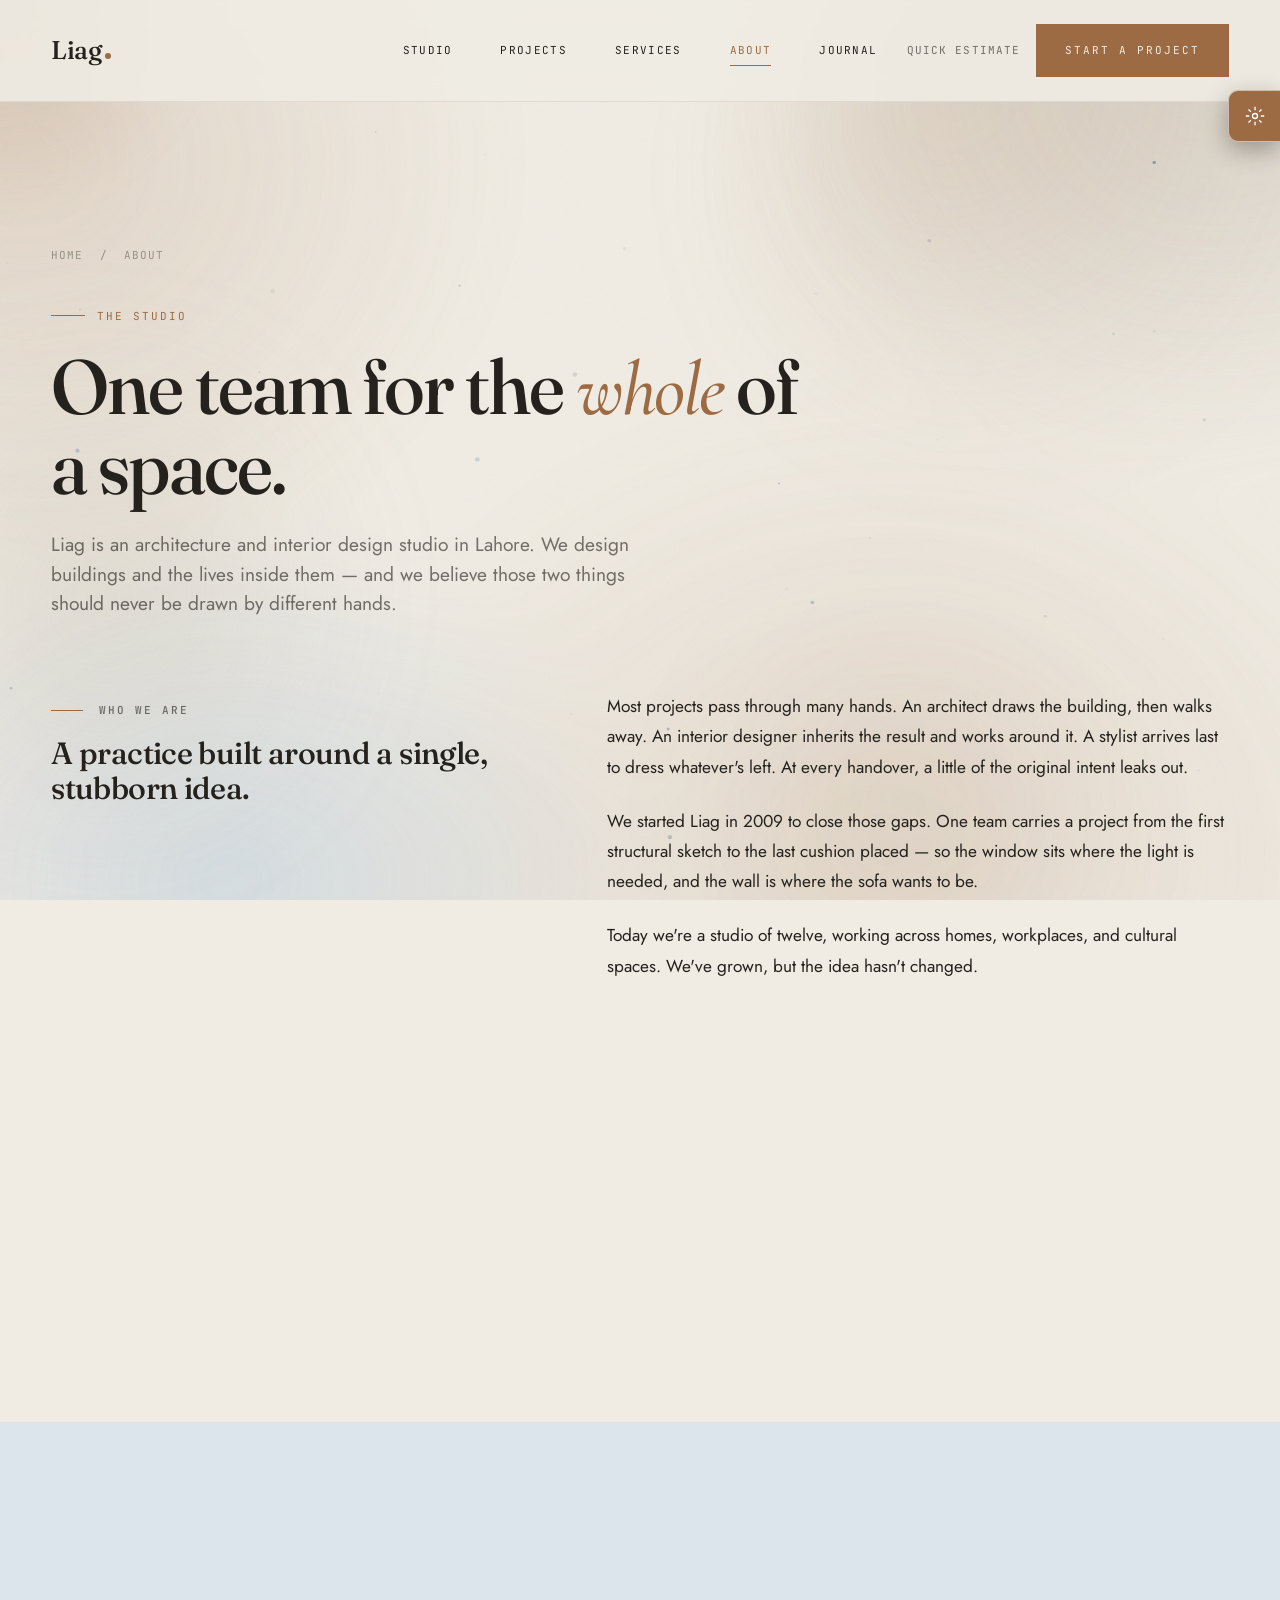
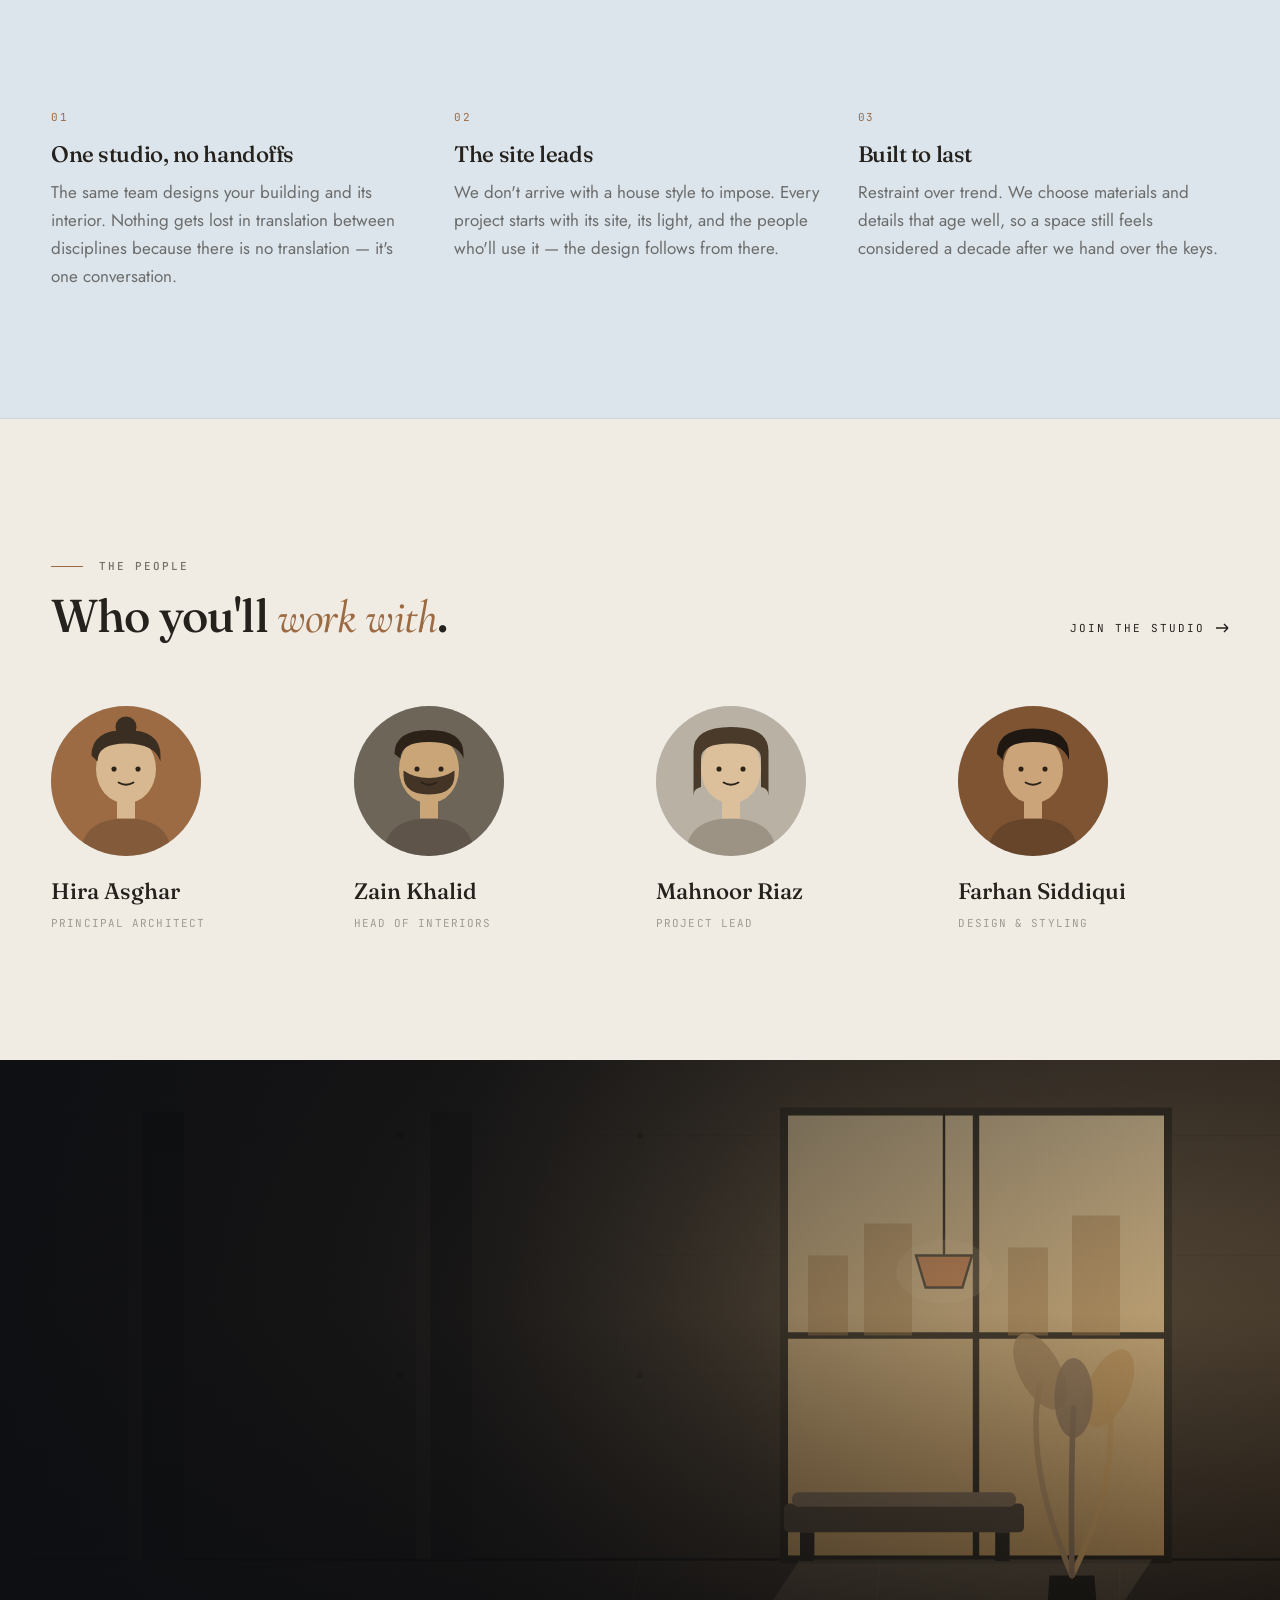
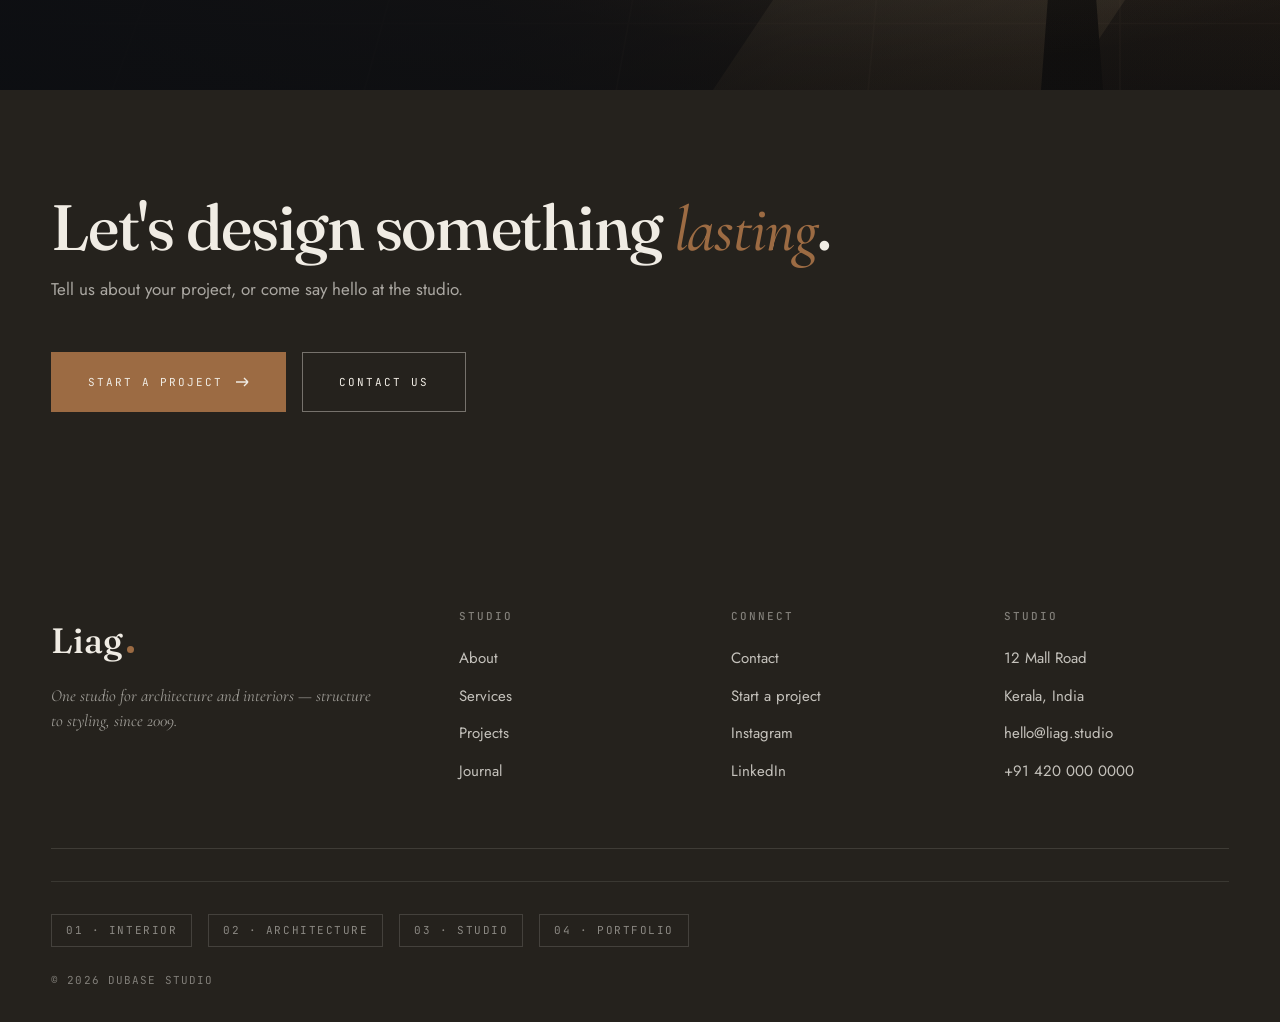
==== about.html @ fe713b0a "Remove HTTrack mirror artifacts and flatten site structure Strip HTTrack 'Mirrored from' comments, d" ====
<!DOCTYPE html>
<html lang="en">


<head>
  <meta charset="UTF-8">
  <meta name="viewport" content="width=device-width, initial-scale=1.0">
  <meta name="theme-color" content="#25221d">
  <meta name="description"
    content="About Dubase Studio — an architecture and interior design practice in Lahore. One team, from structure to styling, since 2009.">
  <title>Liag — About the Studio</title>
  <link rel="preconnect" href="https://fonts.googleapis.com/">
  <link rel="preconnect" href="https://fonts.gstatic.com/" crossorigin>
  <link
    href="https://fonts.googleapis.com/css2?family=Fraunces:ital,opsz,wght@0,9..144,400;0,9..144,500;1,9..144,400&amp;family=Cormorant+Garamond:ital,wght@0,500;1,500&amp;family=Jost:wght@400;500&amp;family=JetBrains+Mono:wght@400;500&amp;display=swap"
    rel="stylesheet">
  <link rel="stylesheet" href="assets/css/root.css">
  <link rel="stylesheet" href="assets/css/base.css">
  <link rel="stylesheet" href="assets/css/components.css">
  <link rel="stylesheet" href="assets/css/pages.css">
  <link rel="stylesheet" href="assets/css/fx.css">
</head>

<body class="v-studio">
  <a class="skip-link" href="#main">Skip to content</a>
  <!-- ===================== AMBIENT BACKGROUND FX ===================== -->
  <div class="fx-bg" aria-hidden="true">
    <span class="fx-aurora"></span>
    <span class="fx-orb fx-orb--1"></span>
    <span class="fx-orb fx-orb--2"></span>
    <span class="fx-orb fx-orb--3"></span>
  </div>
  <canvas class="fx-particles" aria-hidden="true"></canvas>
  <div class="fx-grain" aria-hidden="true"></div>
  <div class="fx-cursor" aria-hidden="true"></div>


  <!-- ===================== NAV ===================== -->
  <header class="nav" data-nav>
    <div class="container nav__inner">
      <a href="index.html" class="nav__brand">Liag<span class="nav__brand-dot" aria-hidden="true"></span></a>
      <nav class="nav__menu" aria-label="Primary">
        <a href="index.html">Studio</a>
        <a href="projects.html">Projects</a>
        <a href="services.html">Services</a>
        <a href="about.html" aria-current="page">About</a>
        <a href="blog.html">Journal</a>
      </nav>
      <div class="nav__actions">
        <button class="nav__estimate" data-open-modal="estimator-modal">Quick estimate</button>
        <button class="btn btn--primary" data-open-modal="inquiry-modal">Start a project</button>
        <button class="nav__toggle" data-nav-toggle aria-label="Open menu" aria-expanded="false">
          <span></span><span></span><span></span>
        </button>
      </div>
    </div>
  </header>

  <div class="nav__drawer" data-nav-drawer>
    <button class="nav__drawer-close" data-nav-close aria-label="Close menu">&times;</button>
    <nav class="nav__drawer-menu" aria-label="Mobile">
      <a href="index.html">Studio</a>
      <a href="projects.html">Projects</a>
      <a href="services.html">Services</a>
      <a href="about.html" aria-current="page">About</a>
      <a href="blog.html">Journal</a>
    </nav>
    <div class="nav__drawer-footer">
      <button class="btn btn--outline btn--block" data-open-modal="estimator-modal"
        style="margin-bottom:var(--s-3);">Quick estimate</button>
      <button class="btn btn--primary btn--block" data-open-modal="inquiry-modal">Start a project</button>
    </div>
  </div>


  <main id="main">

    <!-- ===================== PAGE HEADER ===================== -->
    <section class="pagehead">
      <div class="container">
        <p class="pagehead__crumbs"><a href="index.html">Home</a> &nbsp;/&nbsp; About</p>
        <span class="pagehead__eyebrow">The studio</span>
        <h1 class="pagehead__title">One team for the <em>whole</em> of a space.</h1>
        <p class="pagehead__lead">Liag is an architecture and interior design studio in Lahore. We design buildings
          and the lives inside them — and we believe those two things should never be drawn by different hands.</p>
      </div>
    </section>

    <!-- ===================== INTRO / MANIFESTO ===================== -->
    <section class="container section" style="padding-top:0;">
      <div class="about-intro">
        <aside class="about-intro__aside reveal">
          <span class="eyebrow">Who we are</span>
          <h2>A practice built around a single, stubborn idea.</h2>
        </aside>
        <div class="about-intro__rich reveal">
          <p>Most projects pass through many hands. An architect draws the building, then walks away. An interior
            designer inherits the result and works around it. A stylist arrives last to dress whatever's left. At every
            handover, a little of the original intent leaks out.</p>
          <p>We started Liag in 2009 to close those gaps. One team carries a project from the first structural sketch
            to the last cushion placed — so the window sits where the light is needed, and the wall is where the sofa
            wants to be.</p>
          <p>Today we're a studio of twelve, working across homes, workplaces, and cultural spaces. We've grown, but the
            idea hasn't changed.</p>
        </div>
      </div>

      <!-- animated stats -->
      <div class="about-stats reveal">
        <div class="about-stat">
          <div class="about-stat__num" data-count="16">0</div>
          <div class="about-stat__label">Years practising</div>
        </div>
        <div class="about-stat">
          <div class="about-stat__num" data-count="140" data-count-suffix="+">0</div>
          <div class="about-stat__label">Projects delivered</div>
        </div>
        <div class="about-stat">
          <div class="about-stat__num" data-count="12">0</div>
          <div class="about-stat__label">In the studio</div>
        </div>
        <div class="about-stat">
          <div class="about-stat__num" data-count="9">0</div>
          <div class="about-stat__label">Design awards</div>
        </div>
      </div>
    </section>

    <!-- ===================== VALUES ===================== -->
    <section class="section" style="background:var(--surface-alt);border-bottom:1px solid var(--rule-soft);">
      <div class="container">
        <div class="block-head reveal">
          <span class="eyebrow">What we believe</span>
          <h2 class="block-head__title">Three things we <span class="accent-word">won't compromise</span>.</h2>
        </div>
        <div class="values-grid">
          <div class="value reveal">
            <div class="value__num">01</div>
            <h3 class="value__title">One studio, no handoffs</h3>
            <p class="value__desc">The same team designs your building and its interior. Nothing gets lost in
              translation between disciplines because there is no translation — it's one conversation.</p>
          </div>
          <div class="value reveal">
            <div class="value__num">02</div>
            <h3 class="value__title">The site leads</h3>
            <p class="value__desc">We don't arrive with a house style to impose. Every project starts with its site, its
              light, and the people who'll use it — the design follows from there.</p>
          </div>
          <div class="value reveal">
            <div class="value__num">03</div>
            <h3 class="value__title">Built to last</h3>
            <p class="value__desc">Restraint over trend. We choose materials and details that age well, so a space still
              feels considered a decade after we hand over the keys.</p>
          </div>
        </div>
      </div>
    </section>

    <!-- ===================== TEAM ===================== -->
    <section class="section">
      <div class="container">
        <div class="block-head block-head--row reveal">
          <div>
            <span class="eyebrow">The people</span>
            <h2 class="block-head__title">Who you'll <span class="accent-word">work with</span>.</h2>
          </div>
          <a href="contact.html" class="link-arrow">Join the studio
            <svg width="14" height="10" viewBox="0 0 14 10" fill="none" aria-hidden="true">
              <path d="M1 5h12M13 5L9 1M13 5L9 9" stroke="currentColor" stroke-width="1.4" />
            </svg>
          </a>
        </div>
        <div class="team-grid">
          <div class="member reveal">
            <div class="member__photo"><img src="assets/images/member-1.svg" alt=""></div>
            <div class="member__name">Hira Asghar</div>
            <div class="member__role">Principal Architect</div>
          </div>
          <div class="member reveal">
            <div class="member__photo"><img src="assets/images/member-2.svg" alt=""></div>
            <div class="member__name">Zain Khalid</div>
            <div class="member__role">Head of Interiors</div>
          </div>
          <div class="member reveal">
            <div class="member__photo"><img src="assets/images/member-3.svg" alt=""></div>
            <div class="member__name">Mahnoor Riaz</div>
            <div class="member__role">Project Lead</div>
          </div>
          <div class="member reveal">
            <div class="member__photo"><img src="assets/images/member-4.svg" alt=""></div>
            <div class="member__name">Farhan Siddiqui</div>
            <div class="member__role">Design &amp; Styling</div>
          </div>
        </div>
      </div>
    </section>

    <!-- ===================== SHOWCASE ===================== -->
    <section class="showcase">
      <!-- To use a real photo: replace src below with your image path (recommended 1600px wide). -->
      <img class="showcase__img" data-swappable src="assets/images/arch-dark.svg"
        alt="The studio's work — light, structure, and interior together">
      <div class="showcase__veil"></div>
      <div class="container showcase__inner reveal">
        <span class="showcase__eyebrow">Our promise</span>
        <h2 class="showcase__title">We hand over <em>finished spaces</em>, not loose ends.</h2>
        <p class="showcase__text">From the first line to the final styling, your project stays with one team that knows
          every decision behind it.</p>
        <a href="projects.html" class="btn btn--primary btn--lg showcase__cta">
          See our work
          <svg width="14" height="10" viewBox="0 0 14 10" fill="none" aria-hidden="true">
            <path d="M1 5h12M13 5L9 1M13 5L9 9" stroke="currentColor" stroke-width="1.4" />
          </svg>
        </a>
      </div>
    </section>

    <!-- ===================== CTA BAND ===================== -->
    <section class="cta-band">
      <div class="container cta-band__inner reveal">
        <div>
          <h2 class="cta-band__title">Let's design something <span class="accent-word">lasting</span>.</h2>
          <p class="cta-band__sub">Tell us about your project, or come say hello at the studio.</p>
        </div>
        <div class="cta-band__actions">
          <button type="button" class="btn btn--primary btn--lg" data-open-modal="inquiry-modal">
            Start a project
            <svg width="14" height="10" viewBox="0 0 14 10" fill="none" aria-hidden="true">
              <path d="M1 5h12M13 5L9 1M13 5L9 9" stroke="currentColor" stroke-width="1.4" />
            </svg>
          </button>
          <a href="contact.html" class="btn btn--outline btn--lg"
            style="border-color: rgba(240,236,228,0.4); color: var(--paper);">Contact us</a>
        </div>
      </div>
    </section>

  </main>
  <!-- ===================== FOOTER ===================== -->
  <footer class="footer">
    <div class="container">
      <div class="footer__top">
        <div>
          <div class="footer__brand">Liag<span class="footer__brand-dot" aria-hidden="true"></span></div>
          <p class="footer__tagline">One studio for architecture and interiors — structure to styling, since 2009.</p>
        </div>
        <div>
          <h4 class="footer__col-title">Studio</h4>
          <ul class="footer__list">
            <li><a href="about.html">About</a></li>
            <li><a href="services.html">Services</a></li>
            <li><a href="projects.html">Projects</a></li>
            <li><a href="blog.html">Journal</a></li>
          </ul>
        </div>
        <div>
          <h4 class="footer__col-title">Connect</h4>
          <ul class="footer__list">
            <li><a href="contact.html">Contact</a></li>
            <li><a href="estimate.html">Start a project</a></li>
            <li><a href="#">Instagram</a></li>
            <li><a href="#">LinkedIn</a></li>
          </ul>
        </div>
        <div>
          <h4 class="footer__col-title">Studio</h4>
          <ul class="footer__list">
            <li>12 Mall Road</li>
            <li>Kerala, India</li>
            <li>hello@liag.studio</li>
            <li>+91 420 000 0000</li>
          </ul>
        </div>
      </div>
      <div class="footer__variants">
        <a href="index.html">01 · Interior</a>
        <a href="architecture.html">02 · Architecture</a>
        <a href="studio.html">03 · Studio</a>
        <a href="portfolio.html">04 · Portfolio</a>
      </div>
      <div class="footer__bottom">
        <span>© <span data-year>2026</span> Dubase Studio</span>

      </div>
    </div>
  </footer>


  <!-- ===================== ESTIMATOR POPUP ===================== -->
  <div class="modal" id="estimator-modal" aria-hidden="true">
    <div class="modal__overlay" data-modal-close></div>
    <div class="modal__panel" role="dialog" aria-modal="true" aria-label="Quick project estimate">
      <button class="modal__close" data-modal-close aria-label="Close">&times;</button>
      <div class="estimator" data-estimator>
        <div class="estimator__progress" aria-hidden="true">
          <span class="estimator__pip"></span><span class="estimator__pip"></span>
          <span class="estimator__pip"></span><span class="estimator__pip"></span>
        </div>
        <div data-est-steps>
          <div class="estimator__step is-active">
            <span class="estimator__step-label">Step 01 / 04</span>
            <h3 class="estimator__step-title">What do you <em>need</em>?</h3>
            <div class="opt-grid opt-grid--2">
              <label class="opt"><input type="radio" name="m-type" value="residential" data-est="type" checked><span
                  class="opt__title">Architecture</span><span class="opt__desc">A building, from the ground
                  up.</span></label>
              <label class="opt"><input type="radio" name="m-type" value="commercial" data-est="type"><span
                  class="opt__title">Interiors</span><span class="opt__desc">Design within an existing
                  space.</span></label>
              <label class="opt"><input type="radio" name="m-type" value="newbuild" data-est="type"><span
                  class="opt__title">Both</span><span class="opt__desc">Building + interior, end to end.</span></label>
              <label class="opt"><input type="radio" name="m-type" value="renovation" data-est="type"><span
                  class="opt__title">Renovation</span><span class="opt__desc">Reworking what you already
                  have.</span></label>
            </div>
          </div>
          <div class="estimator__step">
            <span class="estimator__step-label">Step 02 / 04</span>
            <h3 class="estimator__step-title">How <em>large</em> is the space?</h3>
            <div class="range-row">
              <input type="range" min="300" max="15000" step="100" value="2000" data-est="area"
                aria-label="Area in square feet">
              <span class="range-val" data-est-area-label>2000 <span>sq ft</span></span>
            </div>
            <p class="estimator__step-label" style="margin-top: var(--s-6);">Scope of work</p>
            <div class="opt-grid opt-grid--3" style="margin-top: var(--s-3);">
              <label class="opt"><input type="radio" name="m-scope" value="consultation" data-est="scope"><span
                  class="opt__title">Concept</span><span class="opt__price">From 25%</span></label>
              <label class="opt"><input type="radio" name="m-scope" value="partial" data-est="scope"><span
                  class="opt__title">Partial</span><span class="opt__price">From 65%</span></label>
              <label class="opt"><input type="radio" name="m-scope" value="full" data-est="scope" checked><span
                  class="opt__title">Full</span><span class="opt__price">End to end</span></label>
            </div>
          </div>
          <div class="estimator__step">
            <span class="estimator__step-label">Step 03 / 04</span>
            <h3 class="estimator__step-title">What <em>finish</em> level?</h3>
            <div class="opt-grid">
              <label class="opt"><input type="radio" name="m-finish" value="essential" data-est="finish"><span
                  class="opt__title">Considered</span><span class="opt__desc">Clean, durable, value-focused
                  throughout.</span></label>
              <label class="opt"><input type="radio" name="m-finish" value="premium" data-est="finish" checked><span
                  class="opt__title">Premium</span><span class="opt__desc">Elevated materials, custom
                  detailing.</span></label>
              <label class="opt"><input type="radio" name="m-finish" value="luxury" data-est="finish"><span
                  class="opt__title">Signature</span><span class="opt__desc">Bespoke throughout — landmark
                  quality.</span></label>
            </div>
            <div class="estimate-readout">
              <span class="estimate-readout__label">Estimated range</span>
              <span class="estimate-readout__value" data-est-readout>—</span>
            </div>
          </div>
          <div class="estimator__step">
            <span class="estimator__step-label">Step 04 / 04</span>
            <h3 class="estimator__step-title">Where do we <em>send</em> it?</h3>
            <div class="stack">
              <div class="field">
                <label class="field__label" for="sm-name">Name <span class="req">*</span></label>
                <input class="field__input" id="sm-name" type="text" required data-est="name" placeholder="Your name">
                <span class="field-error">Please enter your name</span>
              </div>
              <div class="field">
                <label class="field__label" for="sm-email">Email <span class="req">*</span></label>
                <input class="field__input" id="sm-email" type="email" required data-est="email"
                  placeholder="you@example.com">
                <span class="field-error">Please enter a valid email</span>
              </div>
            </div>
            <div class="estimate-readout">
              <span class="estimate-readout__label">Your estimate</span>
              <span class="estimate-readout__value" data-est-readout>—</span>
            </div>
          </div>
        </div>
        <div class="estimator__nav">
          <button class="btn btn--ghost" data-est-prev>Back</button>
          <button class="btn btn--primary" data-est-next>Continue</button>
        </div>
        <div class="estimator__success">
          <div class="estimator__success-icon" aria-hidden="true">
            <svg width="28" height="28" viewBox="0 0 24 24" fill="none" stroke="currentColor" stroke-width="2.5">
              <polyline points="20 6 9 17 4 12" />
            </svg>
          </div>
          <h3 class="estimator__step-title" style="margin-bottom: var(--s-3);">Request <em>received.</em></h3>
          <p class="lead" style="margin-bottom: var(--s-5);">Your estimated range is <strong data-est-final>—</strong>.
            We'll be in touch within one working day to talk through the details.</p>
          <a href="projects.html" class="btn btn--dark">Meanwhile, see our work</a>
        </div>
      </div>
    </div>
  </div>

  <script src="assets/js/main.js"></script>

  <!-- ===================== PROJECT INQUIRY POPUP ===================== -->
  <div class="modal" id="inquiry-modal" aria-hidden="true">
    <div class="modal__overlay" data-modal-close></div>
    <div class="modal__panel" role="dialog" aria-modal="true" aria-label="Start a project">
      <button class="modal__close" data-modal-close aria-label="Close">&times;</button>
      <div class="estimator" data-inquiry>
        <div class="estimator__progress" aria-hidden="true">
          <span class="estimator__pip"></span><span class="estimator__pip"></span>
          <span class="estimator__pip"></span><span class="estimator__pip"></span>
        </div>
        <div data-inq-steps>
          <div class="estimator__step is-active">
            <span class="estimator__step-label">Step 01 / 04</span>
            <h3 class="estimator__step-title">What can we <em>help</em> with?</h3>
            <div class="opt-grid opt-grid--2">
              <label class="opt"><input type="radio" name="i-type" value="architecture" data-inq="type" checked><span
                  class="opt__title">Architecture</span><span class="opt__desc">A new building or
                  extension.</span></label>
              <label class="opt"><input type="radio" name="i-type" value="interior" data-inq="type"><span
                  class="opt__title">Interior design</span><span class="opt__desc">Designing an existing
                  space.</span></label>
              <label class="opt"><input type="radio" name="i-type" value="both" data-inq="type"><span
                  class="opt__title">Both</span><span class="opt__desc">Structure and interior together.</span></label>
              <label class="opt"><input type="radio" name="i-type" value="consult" data-inq="type"><span
                  class="opt__title">Consultation</span><span class="opt__desc">Advice or a second
                  opinion.</span></label>
            </div>
          </div>
          <div class="estimator__step">
            <span class="estimator__step-label">Step 02 / 04</span>
            <h3 class="estimator__step-title">Rough <em>budget</em>?</h3>
            <div class="opt-grid opt-grid--2">
              <label class="opt"><input type="radio" name="i-budget" value="lt50" data-inq="budget" checked><span
                  class="opt__title">Under $50k</span></label>
              <label class="opt"><input type="radio" name="i-budget" value="50-150" data-inq="budget"><span
                  class="opt__title">$50k – $150k</span></label>
              <label class="opt"><input type="radio" name="i-budget" value="150-500" data-inq="budget"><span
                  class="opt__title">$150k – $500k</span></label>
              <label class="opt"><input type="radio" name="i-budget" value="gt500" data-inq="budget"><span
                  class="opt__title">$500k+</span></label>
            </div>
            <p class="estimator__step-label" style="margin-top:var(--s-6);">Timeline</p>
            <div class="opt-grid opt-grid--3" style="margin-top:var(--s-3);">
              <label class="opt"><input type="radio" name="i-time" value="asap" data-inq="timeline" checked><span
                  class="opt__title">ASAP</span></label>
              <label class="opt"><input type="radio" name="i-time" value="3-6m" data-inq="timeline"><span
                  class="opt__title">3–6 months</span></label>
              <label class="opt"><input type="radio" name="i-time" value="exploring" data-inq="timeline"><span
                  class="opt__title">Exploring</span></label>
            </div>
          </div>
          <div class="estimator__step">
            <span class="estimator__step-label">Step 03 / 04</span>
            <h3 class="estimator__step-title">Tell us <em>more</em>.</h3>
            <div class="field">
              <label class="field__label" for="i-msg">Project details</label>
              <textarea class="field__input" id="i-msg" rows="5" data-inq="message"
                placeholder="Location, size, what you have in mind..."></textarea>
            </div>
          </div>
          <div class="estimator__step">
            <span class="estimator__step-label">Step 04 / 04</span>
            <h3 class="estimator__step-title">Where do we <em>reach</em> you?</h3>
            <div class="stack">
              <div class="field">
                <label class="field__label" for="i-name">Name <span class="req">*</span></label>
                <input class="field__input" id="i-name" type="text" required data-inq="name" placeholder="Your name">
                <span class="field-error">Please enter your name</span>
              </div>
              <div class="field">
                <label class="field__label" for="i-email">Email <span class="req">*</span></label>
                <input class="field__input" id="i-email" type="email" required data-inq="email"
                  placeholder="you@example.com">
                <span class="field-error">Please enter a valid email</span>
              </div>
            </div>
            <div class="estimate-readout">
              <span class="estimate-readout__label">Your request</span>
              <span class="estimate-readout__value" data-inq-summary
                style="font-size:0.9rem;display:flex;gap:10px;flex-wrap:wrap;"></span>
            </div>
          </div>
        </div>
        <div class="estimator__nav">
          <button class="btn btn--ghost" data-inq-prev>Back</button>
          <button class="btn btn--primary" data-inq-next>Continue</button>
        </div>
        <div class="estimator__success">
          <div class="estimator__success-icon" aria-hidden="true">
            <svg width="28" height="28" viewBox="0 0 24 24" fill="none" stroke="currentColor" stroke-width="2.5">
              <polyline points="20 6 9 17 4 12" />
            </svg>
          </div>
          <h3 class="estimator__step-title" style="margin-bottom:var(--s-3);">Request <em>sent.</em></h3>
          <p class="lead" style="margin-bottom:var(--s-5);">Thanks — we've got your project details and will be in touch
            within one working day.</p>
          <button class="btn btn--dark" data-modal-close>Close</button>
        </div>
      </div>
    </div>
  </div>

  <!-- ===================== CUSTOMIZER PANEL (demo) ===================== -->
  <aside class="customizer" data-customizer aria-label="Theme customizer">
    <button class="customizer__toggle" data-cz-toggle aria-label="Customize theme">
      <svg width="20" height="20" viewBox="0 0 24 24" fill="none" stroke="currentColor" stroke-width="1.6">
        <circle cx="12" cy="12" r="3" />
        <path d="M12 1v4M12 19v4M4.2 4.2l2.8 2.8M17 17l2.8 2.8M1 12h4M19 12h4M4.2 19.8l2.8-2.8M17 7l2.8-2.8" />
      </svg>
    </button>
    <div class="customizer__body" data-cz-body>
      <p class="customizer__title">Accent colour</p>
      <div class="customizer__row">
        <div class="customizer__swatches">
          <button class="cz-swatch" data-cz-accent="#2f6fb0" data-cz-accent-deep="#245a93" style="background:#2f6fb0"
            aria-label="Azure"></button>
          <button class="cz-swatch" data-cz-accent="#b5622f" data-cz-accent-deep="#944c22" style="background:#b5622f"
            aria-label="Clay"></button>
          <button class="cz-swatch" data-cz-accent="#9c6b43" data-cz-accent-deep="#7e5433" style="background:#9c6b43"
            aria-label="Bronze"></button>
          <button class="cz-swatch" data-cz-accent="#5e7c5a" data-cz-accent-deep="#4a6347" style="background:#5e7c5a"
            aria-label="Sage"></button>
          <button class="cz-swatch" data-cz-accent="#8a5a7a" data-cz-accent-deep="#6f4762" style="background:#8a5a7a"
            aria-label="Plum"></button>
          <button class="cz-swatch" data-cz-accent="#3f3f46" data-cz-accent-deep="#2c2c31" style="background:#3f3f46"
            aria-label="Graphite"></button>
        </div>
      </div>
      <p class="customizer__title">Appearance</p>
      <div class="customizer__row">
        <button class="customizer__dark" data-cz-dark>
          <span data-cz-dark-label>Dark mode</span>
          <svg width="16" height="16" viewBox="0 0 24 24" fill="none" stroke="currentColor" stroke-width="1.6">
            <path d="M21 12.8A9 9 0 1111.2 3 7 7 0 0021 12.8z" />
          </svg>
        </button>
      </div>
      <p class="customizer__title">Header</p>
      <div class="customizer__row">
        <button class="customizer__dark" data-cz-sticky>
          <span data-cz-sticky-label>Sticky header</span>
          <svg width="16" height="16" viewBox="0 0 24 24" fill="none" stroke="currentColor" stroke-width="1.6">
            <path d="M4 6h16M4 12h16M4 18h10" />
          </svg>
        </button>
      </div>
      <p class="customizer__title">Demo images</p>
      <div class="customizer__row">
        <button class="customizer__dark" data-imgswap-toggle>
          <span data-imgswap-label>Try your images</span>
          <svg width="16" height="16" viewBox="0 0 24 24" fill="none" stroke="currentColor" stroke-width="1.6">
            <path d="M21 15v4a2 2 0 01-2 2H5a2 2 0 01-2-2v-4" />
            <polyline points="17 8 12 3 7 8" />
            <line x1="12" y1="3" x2="12" y2="15" />
          </svg>
        </button>
      </div>
      <p class="customizer__note">Live demo — shows how easily the theme recolours. Set defaults in root.css.</p>
    </div>
  </aside>


</body>


</html>
---- assets/css/root.css ----
/* ============================================================
   LIAG — Design Tokens (root.css)
   Single source of truth for the whole template.
   Change a value here and it propagates everywhere.
   ============================================================ */

:root {
  /* ---- Core palette: Cool Gray + Azure ---- */
  --ink: #1b1f27;
  /* near-black, cool */
  --ink-soft: #2a3038;
  /* soft dark for gradients */
  --stone: #586577;
  /* mid cool gray (slate) */
  --ash: #b2c2d1;
  /* cool blue-gray (mist) */
  --linen: #dde5ec;
  /* pale cool (cloud) */
  --paper: #eef2f6;
  /* main background */
  --paper-warm: #f6f8fb;
  /* lifted surface */
  --ochre: #2f6fb0;
  /* primary accent — confident azure */
  --ochre-deep: #245a93;
  /* accent hover/pressed */
  --white: #ffffff;

  /* ---- Semantic text colors ---- */
  --text: var(--ink);
  --text-muted: rgba(27, 31, 39, 0.64);
  --text-faint: rgba(27, 31, 39, 0.40);
  --text-invert: var(--paper);

  /* ---- Lines & surfaces ---- */
  --rule: rgba(27, 31, 39, 0.14);
  --rule-soft: rgba(27, 31, 39, 0.08);
  --surface: var(--paper-warm);
  --surface-alt: var(--linen);

  /* ---- Typography ---- */
  --font-display: 'Fraunces', Georgia, serif;
  /* headings */
  --font-accent: 'Cormorant Garamond', Georgia, serif;
  /* italic accents */
  --font-body: 'Jost', system-ui, sans-serif;
  /* body, UI */
  --font-mono: 'JetBrains Mono', ui-monospace, monospace;
  /* labels, meta */

  /* ---- Type scale (fluid) ---- */
  --fs-display: clamp(3rem, 7vw, 6.5rem);
  --fs-h1: clamp(2.4rem, 5vw, 4.2rem);
  --fs-h2: clamp(1.9rem, 3.6vw, 3rem);
  --fs-h3: clamp(1.4rem, 2.4vw, 2rem);
  --fs-h4: clamp(1.15rem, 1.8vw, 1.4rem);
  --fs-body: 1.0625rem;
  /* 17px */
  --fs-small: 0.9375rem;
  /* 15px */
  --fs-label: 0.6875rem;
  /* 11px — mono labels */

  --lh-tight: 1.05;
  --lh-snug: 1.25;
  --lh-body: 1.7;

  --ls-label: 0.18em;
  /* letter-spacing for mono labels */
  --ls-tight: -0.02em;

  /* ---- Spacing scale ---- */
  --s-1: 4px;
  --s-2: 8px;
  --s-3: 12px;
  --s-4: 16px;
  --s-5: 24px;
  --s-6: 32px;
  --s-7: 48px;
  --s-8: 64px;
  --s-9: 96px;
  --s-10: 128px;
  --s-11: 160px;

  /* ---- Layout ---- */
  --container: 1320px;
  --container-narrow: 920px;
  --container-wide: 1560px;
  --gutter: clamp(20px, 4vw, 56px);
  --section-y: clamp(64px, 10vw, 144px);

  /* ---- Motion ---- */
  --ease: cubic-bezier(0.4, 0, 0.2, 1);
  --ease-out: cubic-bezier(0.16, 1, 0.3, 1);
  --ease-in-out: cubic-bezier(0.65, 0, 0.35, 1);
  --dur-fast: 0.25s;
  --dur: 0.4s;
  --dur-slow: 0.8s;

  /* ---- Elevation ---- */
  --shadow-sm: 0 2px 8px rgba(38, 37, 31, 0.06);
  --shadow-md: 0 12px 32px -8px rgba(38, 37, 31, 0.12);
  --shadow-lg: 0 28px 64px -20px rgba(38, 37, 31, 0.20);

  --radius-sm: 2px;
  --radius: 4px;
  --radius-lg: 8px;

  --z-nav: 100;
  --z-overlay: 200;
  --z-modal: 300;
}

/* ============================================================
   PER-VARIANT MOOD SHIFTS
   Each home variant adds a body class to shift temperature
   while keeping the same design family. "User ki duniya
   badal jaaye" — without breaking consistency.
   ============================================================ */

/* 01 — Interior Design Studio: soft, calm, residential */
body.v-interior {
  --paper: #eef2f6;
  --paper-warm: #f6f8fb;
  --accent: var(--ochre);
  --accent-deep: var(--ochre-deep);
}

/* 02 — Architecture Firm: warm timber + clay, grounded, structural */
body.v-architecture {
  --ink: #2c2218;
  /* bark */
  --ink-soft: #3d3024;
  --stone: #6b5640;
  /* walnut */
  --ash: #c2a981;
  /* oak-sand */
  --linen: #d8c4a8;
  /* sand */
  --paper: #f3ece1;
  /* warm paper */
  --paper-warm: #f8f3ea;
  --text: #2c2218;
  --text-muted: rgba(44, 34, 24, 0.62);
  --text-faint: rgba(44, 34, 24, 0.40);
  --rule: rgba(44, 34, 24, 0.16);
  --rule-soft: rgba(44, 34, 24, 0.08);
  --accent: #b5622f;
  /* clay */
  --accent-deep: #944c22;
}

/* 03 — Combined Studio (Interior + Architecture): warm greige, balanced */
body.v-studio {
  --ink: #25221d;
  /* warm charcoal */
  --ink-soft: #34302a;
  --stone: #6e6559;
  /* greige */
  --ash: #b9b1a3;
  /* light greige */
  --linen: #ddd6c9;
  /* warm pale */
  --paper: #f0ece4;
  /* greige paper */
  --paper-warm: #f6f3ec;
  --text: #25221d;
  --text-muted: rgba(37, 34, 29, 0.62);
  --text-faint: rgba(37, 34, 29, 0.40);
  --rule: rgba(37, 34, 29, 0.15);
  --rule-soft: rgba(37, 34, 29, 0.08);
  --accent: #9c6b43;
  /* bronze — bridges clay & neutral */
  --accent-deep: #7e5433;
}

/* 04 — Design-Build / Renovation: approachable, brighter */
body.v-build {
  --paper: #edf2f7;
  --paper-warm: #f6f9fc;
  --accent: #3a7cc0;
  --accent-deep: #2c6299;
}

/* Default accent (if no variant class) */
:root {
  --accent: var(--ochre);
  --accent-deep: var(--ochre-deep);
}

/* ============================================================
   DARK MODE — body.theme-dark
   Flips the neutral ramp to dark; accent stays per-variant.
   Works across all variants because everything uses these tokens.
   ============================================================ */
body.theme-dark {
  --ink: #f3eee6;
  /* text becomes light */
  --ink-soft: #e6ddcf;
  --stone: #9aa0a8;
  --ash: #4a4f57;
  --linen: #2a2e35;
  --paper: #16181c;
  /* page bg becomes near-black */
  --paper-warm: #1d2025;
  --white: #16181c;
  --text: #f3eee6;
  --text-muted: rgba(243, 238, 230, 0.66);
  --text-faint: rgba(243, 238, 230, 0.42);
  --text-invert: #16181c;
  --rule: rgba(243, 238, 230, 0.16);
  --rule-soft: rgba(243, 238, 230, 0.08);
  --surface: #1d2025;
  --surface-alt: #23272d;
}

/* Sections that were already dark (showcase, cta, timeline) use --ink as bg.
   In dark mode --ink is light, so give those a dedicated stable dark token. */
body.theme-dark .showcase,
body.theme-dark .cta-band,
body.theme-dark .timeline {
  background: #0f1115;
}

body.theme-dark .footer {
  background: #0f1115;
}

/* keep ambient FX subtle on dark */
body.theme-dark .fx-aurora {
  opacity: 0.5;
}

body.theme-dark .fx-grain {
  opacity: 0.04;
}

/* Dark sections: text must stay light even though --paper is now dark */
body.theme-dark .footer,
body.theme-dark .cta-band,
body.theme-dark .showcase__title,
body.theme-dark .showcase__text {
  color: #f3eee6;
}

body.theme-dark .footer a,
body.theme-dark .footer__list li {
  color: rgba(243, 238, 230, 0.7);
}

body.theme-dark .footer__col-title,
body.theme-dark .footer__brand {
  color: #f3eee6;
}

body.theme-dark .cta-band__sub {
  color: rgba(243, 238, 230, 0.72);
}

/* dark-bg buttons need light fill so they read on dark page */
body.theme-dark .btn--dark {
  background: var(--accent);
  color: #fff;
  border-color: var(--accent);
}

body.theme-dark .btn--dark:hover {
  background: var(--accent-deep);
  border-color: var(--accent-deep);
}

body.theme-dark .btn--outline {
  color: var(--text);
  border-color: var(--rule);
}

body.theme-dark .btn--outline:hover {
  background: var(--text);
  color: var(--paper);
}

/* nav on dark */
body.theme-dark .nav {
  background: rgba(22, 24, 28, 0.82);
}
---- assets/css/base.css ----
/* ============================================================
   LIAG — Base (base.css)
   Reset, typography defaults, layout helpers, utilities.
   ============================================================ */

*,
*::before,
*::after {
  box-sizing: border-box;
  margin: 0;
  padding: 0;
}

html {
  scroll-behavior: smooth;
  -webkit-text-size-adjust: 100%;
}

body {
  background: var(--paper);
  color: var(--text);
  font-family: var(--font-body);
  font-size: var(--fs-body);
  line-height: var(--lh-body);
  font-weight: 400;
  -webkit-font-smoothing: antialiased;
  -moz-osx-font-smoothing: grayscale;
  transition: background var(--dur) var(--ease);
}

img,
picture,
video {
  max-width: 100%;
  height: auto;
  display: block;
}

a {
  color: inherit;
  text-decoration: none;
}

button,
input,
textarea,
select {
  font: inherit;
  color: inherit;
}

button {
  background: none;
  border: none;
  cursor: pointer;
}

ul,
ol {
  list-style: none;
}

::selection {
  background: var(--accent);
  color: var(--paper);
}

:focus-visible {
  outline: 2px solid var(--accent);
  outline-offset: 3px;
}

/* ---- Headings ---- */
h1,
h2,
h3,
h4,
h5,
h6 {
  font-family: var(--font-display);
  font-weight: 500;
  line-height: var(--lh-tight);
  letter-spacing: var(--ls-tight);
  color: var(--text);
}

.font-accent {
  font-family: var(--font-accent);
  font-style: italic;
  font-weight: 500;
}

/* Italic accent word inside a heading */
.accent-word {
  font-family: var(--font-accent);
  font-style: italic;
  color: var(--accent);
  font-weight: 500;
}

p {
  text-wrap: pretty;
}

/* ---- Reusable type styles ---- */
.eyebrow {
  font-family: var(--font-mono);
  font-size: var(--fs-label);
  font-weight: 500;
  letter-spacing: var(--ls-label);
  text-transform: uppercase;
  color: var(--text-muted);
  display: inline-flex;
  align-items: center;
  gap: var(--s-4);
}

.eyebrow::before {
  content: '';
  width: 32px;
  height: 1px;
  background: var(--accent);
}

.eyebrow--plain::before {
  display: none;
}

.display {
  font-family: var(--font-display);
  font-size: var(--fs-display);
  line-height: var(--lh-tight);
  letter-spacing: var(--ls-tight);
}

.lead {
  font-size: clamp(1.1rem, 1.6vw, 1.35rem);
  line-height: 1.55;
  color: var(--text-muted);
}

/* ---- Layout helpers ---- */
.container {
  max-width: var(--container);
  margin-inline: auto;
  padding-inline: var(--gutter);
}

.container--narrow {
  max-width: var(--container-narrow);
}

.container--wide {
  max-width: var(--container-wide);
}

.section {
  padding-block: var(--section-y);
}

.section--tight {
  padding-block: clamp(48px, 7vw, 96px);
}

.stack>*+* {
  margin-top: var(--s-5);
}

.stack-sm>*+* {
  margin-top: var(--s-3);
}

.stack-lg>*+* {
  margin-top: var(--s-7);
}

.rule {
  height: 1px;
  background: var(--rule);
  border: 0;
}

/* ---- Reveal-on-scroll (driven by main.js IntersectionObserver) ---- */
.reveal {
  opacity: 0;
  transform: translateY(24px);
  transition: opacity var(--dur-slow) var(--ease-out), transform var(--dur-slow) var(--ease-out);
}

.reveal.is-visible {
  opacity: 1;
  transform: none;
}

.reveal-delay-1 {
  transition-delay: 0.08s;
}

.reveal-delay-2 {
  transition-delay: 0.16s;
}

.reveal-delay-3 {
  transition-delay: 0.24s;
}

.reveal-delay-4 {
  transition-delay: 0.32s;
}

/* ---- Accessibility ---- */
.visually-hidden {
  position: absolute;
  width: 1px;
  height: 1px;
  padding: 0;
  margin: -1px;
  overflow: hidden;
  clip: rect(0, 0, 0, 0);
  white-space: nowrap;
  border: 0;
}

.skip-link {
  position: absolute;
  top: -100px;
  left: var(--s-4);
  z-index: 999;
  background: var(--ink);
  color: var(--paper);
  padding: var(--s-3) var(--s-5);
  font-family: var(--font-mono);
  font-size: var(--fs-label);
  letter-spacing: var(--ls-label);
  text-transform: uppercase;
  transition: top var(--dur) var(--ease);
}

.skip-link:focus {
  top: var(--s-4);
}

@media (prefers-reduced-motion: reduce) {
  html {
    scroll-behavior: auto;
  }

  *,
  *::before,
  *::after {
    animation-duration: 0.01ms !important;
    transition-duration: 0.01ms !important;
  }

  .reveal {
    opacity: 1;
    transform: none;
  }
}
---- assets/css/components.css ----
/* ============================================================
   LIAG — Components (components.css)
   Shared UI: nav, footer, buttons, cards, forms, modals,
   lightbox, estimator wizard. Used across all pages.
   ============================================================ */

/* ============================================================
   BUTTONS
   ============================================================ */
.btn {
  display: inline-flex;
  align-items: center;
  justify-content: center;
  gap: var(--s-3);
  font-family: var(--font-mono);
  font-size: var(--fs-label);
  letter-spacing: var(--ls-label);
  text-transform: uppercase;
  padding: 16px 28px;
  border: 1px solid transparent;
  cursor: pointer;
  transition: background var(--dur) var(--ease), color var(--dur) var(--ease),
    border-color var(--dur) var(--ease), transform var(--dur) var(--ease);
  white-space: nowrap;
}

.btn svg {
  transition: transform var(--dur) var(--ease-out);
}

.btn:hover svg {
  transform: translateX(4px);
}

.btn--primary {
  background: var(--accent);
  color: var(--paper);
  border-color: var(--accent);
}

.btn--primary:hover {
  background: var(--accent-deep);
  border-color: var(--accent-deep);
}

.btn--dark {
  background: var(--ink);
  color: var(--paper);
  border-color: var(--ink);
}

.btn--dark:hover {
  background: var(--accent);
  border-color: var(--accent);
}

.btn--outline {
  background: transparent;
  color: var(--text);
  border-color: var(--ink);
}

.btn--outline:hover {
  background: var(--ink);
  color: var(--paper);
}

.btn--ghost {
  background: transparent;
  color: var(--text);
  border-color: var(--rule);
}

.btn--ghost:hover {
  border-color: var(--accent);
  color: var(--accent);
}

.btn--lg {
  padding: 20px 36px;
}

.btn--block {
  width: 100%;
}

/* Text link with animated underline */
.link-arrow {
  display: inline-flex;
  align-items: center;
  gap: 10px;
  font-family: var(--font-mono);
  font-size: var(--fs-label);
  letter-spacing: var(--ls-label);
  text-transform: uppercase;
  color: var(--text);
  position: relative;
  padding-bottom: 4px;
}

.link-arrow::after {
  content: '';
  position: absolute;
  left: 0;
  bottom: 0;
  width: 100%;
  height: 1px;
  background: var(--accent);
  transform: scaleX(0);
  transform-origin: left;
  transition: transform var(--dur) var(--ease-out);
}

.link-arrow:hover {
  color: var(--accent);
}

.link-arrow:hover::after {
  transform: scaleX(1);
}

.link-arrow svg {
  transition: transform var(--dur) var(--ease-out);
}

.link-arrow:hover svg {
  transform: translateX(4px);
}

/* ============================================================
   NAVIGATION
   ============================================================ */
.nav {
  position: sticky;
  top: 0;
  z-index: var(--z-nav);
  background: var(--paper);
  background: color-mix(in srgb, var(--paper) 88%, transparent);
  -webkit-backdrop-filter: blur(12px);
  backdrop-filter: blur(12px);
  border-bottom: 1px solid var(--rule-soft);
  transition: background var(--dur) var(--ease), border-color var(--dur) var(--ease);
}

.nav__inner {
  display: grid;
  grid-template-columns: 1fr auto 1fr;
  align-items: center;
  gap: var(--s-5);
  padding-block: var(--s-5);
}

.nav__brand {
  font-family: var(--font-display);
  font-size: 1.6rem;
  font-weight: 500;
  letter-spacing: var(--ls-tight);
  display: inline-flex;
  align-items: baseline;
}

.nav__brand-dot {
  width: 6px;
  height: 6px;
  border-radius: 50%;
  background: var(--accent);
  margin-left: 4px;
}

.nav__menu {
  display: flex;
  gap: var(--s-7);
  justify-self: center;
  font-family: var(--font-mono);
  font-size: var(--fs-label);
  letter-spacing: 0.12em;
  text-transform: uppercase;
}

.nav__menu a {
  position: relative;
  padding-block: 4px;
  transition: color var(--dur) var(--ease);
}

.nav__menu a::after {
  content: '';
  position: absolute;
  left: 0;
  bottom: -2px;
  width: 0;
  height: 1px;
  background: var(--accent);
  transition: width var(--dur) var(--ease-out);
}

.nav__menu a:hover,
.nav__menu a[aria-current="page"] {
  color: var(--accent);
}

.nav__menu a:hover::after,
.nav__menu a[aria-current="page"]::after {
  width: 100%;
}

.nav__actions {
  justify-self: end;
  display: flex;
  align-items: center;
  gap: var(--s-4);
}

.nav__estimate {
  background: none;
  border: none;
  cursor: pointer;
  font-family: var(--font-mono);
  font-size: var(--fs-label);
  letter-spacing: 0.1em;
  text-transform: uppercase;
  color: var(--text-muted);
  transition: color var(--dur) var(--ease);
  padding: 6px 0;
  position: relative;
}

.nav__estimate::after {
  content: '';
  position: absolute;
  left: 0;
  bottom: 0;
  width: 0;
  height: 1px;
  background: var(--accent);
  transition: width var(--dur) var(--ease);
}

.nav__estimate:hover {
  color: var(--accent);
}

.nav__estimate:hover::after {
  width: 100%;
}

@media (max-width: 920px) {
  .nav__estimate {
    display: none;
  }
}

.nav__toggle {
  display: none;
  width: 44px;
  height: 44px;
  border: 1px solid var(--rule);
  place-items: center;
}

.nav__toggle span {
  display: block;
  width: 18px;
  height: 1.5px;
  background: var(--ink);
  transition: transform var(--dur) var(--ease), opacity var(--dur) var(--ease);
}

.nav__toggle span+span {
  margin-top: 4px;
}

/* Mobile drawer */
.nav__drawer {
  position: fixed;
  inset: 0;
  z-index: var(--z-overlay);
  background: var(--paper);
  padding: var(--s-8) var(--gutter);
  display: flex;
  flex-direction: column;
  transform: translateX(100%);
  transition: transform var(--dur) var(--ease-in-out);
  visibility: hidden;
}

.nav__drawer.is-open {
  transform: translateX(0);
  visibility: visible;
}

.nav__drawer-close {
  align-self: flex-end;
  width: 44px;
  height: 44px;
  display: grid;
  place-items: center;
  font-size: 28px;
}

.nav__drawer-menu {
  display: flex;
  flex-direction: column;
  gap: var(--s-5);
  margin-top: var(--s-8);
  font-family: var(--font-display);
  font-size: 2rem;
}

.nav__drawer-menu a {
  transition: color var(--dur) var(--ease);
}

.nav__drawer-menu a:hover {
  color: var(--accent);
}

.nav__drawer-footer {
  margin-top: auto;
}

/* ============================================================
   FOOTER
   ============================================================ */
.footer {
  background: var(--ink);
  color: var(--paper);
  padding-block: var(--s-9) var(--s-6);
}

.footer__top {
  display: grid;
  grid-template-columns: 1.6fr repeat(3, 1fr);
  gap: var(--s-7);
  padding-bottom: var(--s-8);
  border-bottom: 1px solid rgba(242, 240, 233, 0.12);
}

.footer__brand {
  font-family: var(--font-display);
  font-size: 2.2rem;
  font-weight: 500;
  display: inline-flex;
  align-items: baseline;
}

.footer__brand-dot {
  width: 7px;
  height: 7px;
  border-radius: 50%;
  background: var(--accent);
  margin-left: 4px;
}

.footer__tagline {
  font-family: var(--font-accent);
  font-style: italic;
  color: rgba(242, 240, 233, 0.6);
  margin-top: var(--s-3);
  max-width: 320px;
  font-size: 1.05rem;
  line-height: 1.5;
}

.footer__col-title {
  font-family: var(--font-mono);
  font-size: var(--fs-label);
  letter-spacing: var(--ls-label);
  text-transform: uppercase;
  color: rgba(242, 240, 233, 0.45);
  margin-bottom: var(--s-5);
}

.footer__list {
  display: flex;
  flex-direction: column;
  gap: var(--s-3);
  font-size: var(--fs-small);
  color: rgba(242, 240, 233, 0.78);
}

.footer__list a {
  transition: color var(--dur) var(--ease);
}

.footer__list a:hover {
  color: var(--accent);
}

.footer__variants {
  display: flex;
  flex-wrap: wrap;
  gap: var(--s-4);
  margin-top: var(--s-6);
  padding-top: var(--s-6);
  border-top: 1px solid rgba(242, 240, 233, 0.1);
}

.footer__variants a {
  font-family: var(--font-mono);
  font-size: var(--fs-label);
  letter-spacing: 0.14em;
  text-transform: uppercase;
  color: rgba(242, 240, 233, 0.5);
  padding: 6px 14px;
  border: 1px solid rgba(242, 240, 233, 0.15);
  transition: color var(--dur) var(--ease), border-color var(--dur) var(--ease);
}

.footer__variants a:hover {
  color: var(--paper);
  border-color: var(--accent);
}

.footer__variants a[aria-current="page"] {
  color: var(--accent);
  border-color: var(--accent);
}

.footer__bottom {
  display: flex;
  justify-content: space-between;
  align-items: center;
  flex-wrap: wrap;
  gap: var(--s-3);
  padding-top: var(--s-5);
  font-family: var(--font-mono);
  font-size: var(--fs-label);
  letter-spacing: 0.1em;
  text-transform: uppercase;
  color: rgba(242, 240, 233, 0.45);
}

/* ============================================================
   CARDS
   ============================================================ */
.card {
  background: var(--surface);
  border: 1px solid var(--rule-soft);
  transition: box-shadow var(--dur) var(--ease), transform var(--dur) var(--ease);
}

.card:hover {
  box-shadow: var(--shadow-md);
}

/* Project card (image + meta) */
.project-card {
  display: block;
  position: relative;
  overflow: hidden;
}

.project-card__media {
  position: relative;
  overflow: hidden;
  aspect-ratio: 4 / 5;
  background: var(--ash);
}

.project-card__media img {
  width: 100%;
  height: 100%;
  object-fit: cover;
  transition: transform 0.9s var(--ease-out);
}

.project-card:hover .project-card__media img {
  transform: scale(1.05);
}

.project-card__tag {
  position: absolute;
  top: var(--s-4);
  left: var(--s-4);
  z-index: 2;
  font-family: var(--font-mono);
  font-size: 10px;
  letter-spacing: 0.14em;
  text-transform: uppercase;
  color: var(--paper);
  background: color-mix(in srgb, var(--ink) 82%, transparent);
  padding: 6px 12px;
  transform: translateZ(0);
}

.project-card__body {
  padding-top: var(--s-4);
  display: flex;
  justify-content: space-between;
  align-items: baseline;
  gap: var(--s-4);
}

.project-card__title {
  font-family: var(--font-display);
  font-size: var(--fs-h4);
  font-weight: 500;
  line-height: 1.15;
}

.project-card__meta {
  font-family: var(--font-mono);
  font-size: var(--fs-label);
  letter-spacing: 0.1em;
  text-transform: uppercase;
  color: var(--text-faint);
  white-space: nowrap;
}

/* ============================================================
   FORMS
   ============================================================ */
.field {
  display: flex;
  flex-direction: column;
  gap: 8px;
}

.field__label {
  font-family: var(--font-mono);
  font-size: 10px;
  letter-spacing: 0.16em;
  text-transform: uppercase;
  color: var(--text-muted);
}

.field__label .req {
  color: var(--accent);
}

.field__input,
.field__textarea,
.field__select {
  width: 100%;
  padding: 14px 0;
  background: transparent;
  border: none;
  border-bottom: 1px solid var(--rule);
  font-family: var(--font-body);
  font-size: 1rem;
  color: var(--text);
  transition: border-color var(--dur) var(--ease);
}

.field__input::placeholder,
.field__textarea::placeholder {
  color: var(--text-faint);
}

.field__input:focus,
.field__textarea:focus,
.field__select:focus {
  outline: none;
  border-bottom-color: var(--accent);
}

.field__textarea {
  resize: vertical;
  min-height: 96px;
}

.field__select {
  appearance: none;
  cursor: pointer;
  padding-right: 28px;
  background-image: url("data:image/svg+xml,%3Csvg width='12' height='8' viewBox='0 0 12 8' fill='none' xmlns='http://www.w3.org/2000/svg'%3E%3Cpath d='M1 1L6 6L11 1' stroke='%23807c72' stroke-width='1.4'/%3E%3C/svg%3E");
  background-repeat: no-repeat;
  background-position: right center;
}

.field-error {
  font-family: var(--font-mono);
  font-size: 10px;
  letter-spacing: 0.1em;
  text-transform: uppercase;
  color: #b1473f;
  display: none;
}

.field.has-error .field__input,
.field.has-error .field__textarea {
  border-bottom-color: #b1473f;
}

.field.has-error .field-error {
  display: block;
}

/* Checkbox + radio (custom) */
.choice {
  display: inline-flex;
  align-items: center;
  gap: var(--s-3);
  cursor: pointer;
  font-size: var(--fs-small);
}

.choice input {
  position: absolute;
  opacity: 0;
  pointer-events: none;
}

.choice__box {
  width: 20px;
  height: 20px;
  border: 1px solid var(--rule);
  display: grid;
  place-items: center;
  flex-shrink: 0;
  transition: all var(--dur-fast) var(--ease);
}

.choice input:checked+.choice__box {
  background: var(--ink);
  border-color: var(--ink);
}

.choice__box svg {
  opacity: 0;
  transition: opacity var(--dur-fast) var(--ease);
}

.choice input:checked+.choice__box svg {
  opacity: 1;
}

.choice input:focus-visible+.choice__box {
  outline: 2px solid var(--accent);
  outline-offset: 2px;
}

/* Toast (form success feedback) */
.toast {
  position: fixed;
  bottom: var(--s-6);
  left: 50%;
  transform: translateX(-50%) translateY(120%);
  background: var(--ink);
  color: var(--paper);
  padding: var(--s-4) var(--s-6);
  z-index: var(--z-modal);
  font-family: var(--font-mono);
  font-size: var(--fs-label);
  letter-spacing: 0.1em;
  text-transform: uppercase;
  display: flex;
  align-items: center;
  gap: var(--s-3);
  transition: transform var(--dur) var(--ease-out);
  box-shadow: var(--shadow-lg);
}

.toast.is-visible {
  transform: translateX(-50%) translateY(0);
}

.toast__dot {
  width: 8px;
  height: 8px;
  border-radius: 50%;
  background: var(--accent);
}

/* ============================================================
   MODAL (generic — used for estimator popup, project quick view, etc.)
   ============================================================ */
.modal {
  position: fixed;
  inset: 0;
  z-index: var(--z-modal);
  display: none;
}

.modal.is-open {
  display: block;
}

.modal__overlay {
  position: absolute;
  inset: 0;
  background: rgba(38, 37, 31, 0.5);
  -webkit-backdrop-filter: blur(4px);
  backdrop-filter: blur(4px);
  opacity: 0;
  transition: opacity var(--dur) var(--ease);
}

.modal.is-open .modal__overlay {
  opacity: 1;
}

.modal__panel {
  position: absolute;
  top: 50%;
  left: 50%;
  transform: translate(-50%, -48%);
  opacity: 0;
  width: min(720px, calc(100vw - 2 * var(--gutter)));
  max-height: calc(100vh - 2 * var(--s-7));
  overflow-y: auto;
  background: var(--paper);
  padding: clamp(28px, 4vw, 56px);
  transition: transform var(--dur) var(--ease-out), opacity var(--dur) var(--ease-out);
}

.modal.is-open .modal__panel {
  transform: translate(-50%, -50%);
  opacity: 1;
}

.modal__close {
  position: absolute;
  top: var(--s-4);
  right: var(--s-4);
  width: 44px;
  height: 44px;
  display: grid;
  place-items: center;
  border: 1px solid var(--rule);
  transition: all var(--dur) var(--ease);
}

.modal__close:hover {
  background: var(--ink);
  color: var(--paper);
  border-color: var(--ink);
}

/* ============================================================
   LIGHTBOX (project galleries)
   ============================================================ */
.lightbox {
  position: fixed;
  inset: 0;
  z-index: var(--z-modal);
  display: none;
  background: rgba(38, 37, 31, 0.94);
}

.lightbox.is-open {
  display: grid;
  place-items: center;
}

.lightbox__img {
  max-width: 90vw;
  max-height: 86vh;
  object-fit: contain;
  box-shadow: var(--shadow-lg);
}

.lightbox__close,
.lightbox__nav {
  position: absolute;
  background: none;
  border: 1px solid rgba(242, 240, 233, 0.25);
  color: var(--paper);
  width: 52px;
  height: 52px;
  display: grid;
  place-items: center;
  transition: all var(--dur) var(--ease);
}

.lightbox__close {
  top: var(--s-6);
  right: var(--s-6);
}

.lightbox__close:hover,
.lightbox__nav:hover {
  background: var(--accent);
  border-color: var(--accent);
}

.lightbox__nav {
  top: 50%;
  transform: translateY(-50%);
}

.lightbox__nav--prev {
  left: var(--s-6);
}

.lightbox__nav--next {
  right: var(--s-6);
}

.lightbox__counter {
  position: absolute;
  bottom: var(--s-6);
  left: 50%;
  transform: translateX(-50%);
  font-family: var(--font-mono);
  font-size: var(--fs-label);
  letter-spacing: 0.16em;
  color: rgba(242, 240, 233, 0.7);
}

/* ============================================================
   ESTIMATOR WIZARD (flagship — used on estimate.html + popup)
   ============================================================ */
.estimator {
  --step-gap: var(--s-6);
}

.estimator__progress {
  display: flex;
  gap: var(--s-2);
  margin-bottom: var(--s-7);
}

.estimator__pip {
  flex: 1;
  height: 3px;
  background: var(--rule);
  transition: background var(--dur) var(--ease);
}

.estimator__pip.is-done {
  background: var(--accent);
}

.estimator__pip.is-active {
  background: var(--accent);
}

.estimator__step {
  display: none;
  animation: stepIn var(--dur) var(--ease-out);
}

.estimator__step.is-active {
  display: block;
}

@keyframes stepIn {
  from {
    opacity: 0;
    transform: translateY(12px);
  }

  to {
    opacity: 1;
    transform: none;
  }
}

.estimator__step-label {
  font-family: var(--font-mono);
  font-size: 10px;
  letter-spacing: 0.16em;
  text-transform: uppercase;
  color: var(--text-faint);
  margin-bottom: var(--s-2);
}

.estimator__step-title {
  font-family: var(--font-display);
  font-size: var(--fs-h3);
  font-weight: 500;
  margin-bottom: var(--s-6);
}

.estimator__step-title em {
  font-family: var(--font-accent);
  font-style: italic;
  color: var(--accent);
}

/* Option cards (project type, scope, finish level) */
.opt-grid {
  display: grid;
  gap: var(--s-3);
}

.opt-grid--2 {
  grid-template-columns: 1fr 1fr;
}

.opt-grid--3 {
  grid-template-columns: repeat(3, 1fr);
}

.opt {
  position: relative;
  padding: var(--s-5);
  border: 1px solid var(--rule);
  cursor: pointer;
  transition: border-color var(--dur) var(--ease), background var(--dur) var(--ease);
  display: flex;
  flex-direction: column;
  gap: 6px;
}

.opt:hover {
  border-color: var(--stone);
}

.opt input {
  position: absolute;
  opacity: 0;
  pointer-events: none;
}

.opt.is-selected {
  border-color: var(--accent);
  background: color-mix(in srgb, var(--accent) 7%, transparent);
}

.opt__title {
  font-family: var(--font-display);
  font-size: 1.2rem;
  font-weight: 500;
}

.opt__desc {
  font-size: var(--fs-small);
  color: var(--text-muted);
  line-height: 1.45;
}

.opt__price {
  font-family: var(--font-mono);
  font-size: 10px;
  letter-spacing: 0.12em;
  text-transform: uppercase;
  color: var(--accent);
  margin-top: 4px;
}

/* Room/space multi-select chips */
.chip-group {
  display: flex;
  flex-wrap: wrap;
  gap: var(--s-2);
}

.chip {
  position: relative;
  padding: 10px 18px;
  border: 1px solid var(--rule);
  cursor: pointer;
  font-family: var(--font-mono);
  font-size: var(--fs-label);
  letter-spacing: 0.1em;
  text-transform: uppercase;
  transition: all var(--dur) var(--ease);
}

.chip input {
  position: absolute;
  opacity: 0;
  pointer-events: none;
}

.chip:hover {
  border-color: var(--stone);
}

.chip.is-selected {
  background: var(--ink);
  color: var(--paper);
  border-color: var(--ink);
}

/* Range / area input */
.range-row {
  display: flex;
  align-items: center;
  gap: var(--s-5);
}

.range-row input[type="range"] {
  flex: 1;
  accent-color: var(--accent);
}

.range-val {
  font-family: var(--font-display);
  font-size: 1.6rem;
  min-width: 120px;
}

.range-val span {
  font-size: 0.9rem;
  color: var(--text-muted);
}

/* Live estimate readout */
.estimate-readout {
  background: var(--ink);
  color: var(--paper);
  padding: var(--s-5) var(--s-6);
  margin-top: var(--s-6);
  display: flex;
  justify-content: space-between;
  align-items: center;
  gap: var(--s-4);
}

.estimate-readout__label {
  font-family: var(--font-mono);
  font-size: 10px;
  letter-spacing: 0.16em;
  text-transform: uppercase;
  color: rgba(242, 240, 233, 0.6);
}

.estimate-readout__value {
  font-family: var(--font-display);
  font-size: clamp(1.6rem, 3vw, 2.4rem);
  font-weight: 500;
}

.estimate-readout__value .accent {
  color: var(--accent);
}

.estimator__nav {
  display: flex;
  justify-content: space-between;
  gap: var(--s-4);
  margin-top: var(--s-7);
}

/* Estimator success */
.estimator__success {
  display: none;
  text-align: center;
  padding: var(--s-7) 0;
}

.estimator__success.is-visible {
  display: block;
  animation: stepIn var(--dur) var(--ease-out);
}

.estimator__success-icon {
  width: 64px;
  height: 64px;
  border-radius: 50%;
  background: var(--accent);
  color: var(--paper);
  display: grid;
  place-items: center;
  margin: 0 auto var(--s-5);
}

/* ============================================================
   SHARED RESPONSIVE
   ============================================================ */
@media (max-width: 980px) {
  .footer__top {
    grid-template-columns: 1fr 1fr;
    gap: var(--s-6);
  }
}

@media (max-width: 768px) {
  .nav__menu {
    display: none;
  }

  .nav__actions .btn {
    display: none;
  }

  .nav__toggle {
    display: grid;
  }

  .nav__inner {
    grid-template-columns: 1fr auto;
  }

  .footer__top {
    grid-template-columns: 1fr;
  }

  .footer__bottom {
    flex-direction: column;
    text-align: center;
  }

  .opt-grid--2,
  .opt-grid--3 {
    grid-template-columns: 1fr;
  }
}

/* ============================================================
   CUSTOMIZER PANEL (demo feature — live accent + dark mode)
   ============================================================ */
.customizer {
  position: fixed;
  right: 0;
  top: 90px;
  max-height: calc(100vh - 110px);
  transform: none;
  z-index: 200;
  display: flex;
  align-items: flex-start;
}

.customizer__toggle {
  width: 52px;
  height: 52px;
  background: var(--accent);
  color: #fff;
  border: 1.5px solid rgba(255, 255, 255, 0.55);
  border-right: none;
  cursor: pointer;
  display: grid;
  place-items: center;
  border-radius: 10px 0 0 10px;
  box-shadow: 0 8px 24px rgba(0, 0, 0, 0.30);
  transition: filter 0.2s var(--ease);
  animation: none;
}

.customizer__toggle:hover {
  filter: brightness(1.06);
}

.customizer__toggle svg {
  animation: none;
  transition: transform 0.5s var(--ease);
}

.customizer__toggle:hover svg {
  transform: rotate(90deg);
}

.customizer__body {
  width: 0;
  max-height: calc(100vh - 110px);
  overflow-y: auto;
  overflow-x: hidden;
  background: var(--paper-warm);
  border-radius: 8px 0 0 8px;
  box-shadow: var(--shadow-lg);
  transition: width 0.35s var(--ease), padding 0.35s var(--ease), border-color 0.35s var(--ease), opacity 0.35s var(--ease);
  padding: 0;
  border: 1px solid transparent;
  border-right: none;
  order: -1;
  opacity: 0;
  pointer-events: none;
}

.customizer.is-open .customizer__body {
  width: 230px;
  padding: var(--s-5);
  border-color: var(--rule);
  opacity: 1;
  pointer-events: auto;
}

.customizer__title {
  font-family: var(--font-mono);
  font-size: 10px;
  letter-spacing: 0.16em;
  text-transform: uppercase;
  color: var(--text-muted);
  margin-bottom: var(--s-4);
  white-space: nowrap;
}

.customizer__row {
  margin-bottom: var(--s-5);
}

.customizer__swatches {
  display: flex;
  gap: var(--s-3);
  flex-wrap: wrap;
}

.cz-swatch {
  width: 30px;
  height: 30px;
  border-radius: 50%;
  border: 2px solid transparent;
  cursor: pointer;
  transition: transform var(--dur) var(--ease);
  position: relative;
}

.cz-swatch:hover {
  transform: scale(1.12);
}

.cz-swatch.is-active {
  border-color: var(--text);
}

.cz-swatch.is-active::after {
  content: '✓';
  position: absolute;
  inset: 0;
  display: grid;
  place-items: center;
  color: #fff;
  font-size: 12px;
}

.customizer__dark {
  width: 100%;
  display: flex;
  align-items: center;
  justify-content: space-between;
  gap: var(--s-3);
  padding: 10px 14px;
  background: var(--surface-alt);
  border: 1px solid var(--rule);
  border-radius: 6px;
  cursor: pointer;
  font-family: var(--font-body);
  font-size: var(--fs-small);
  color: var(--text);
}

.customizer__dark.is-active {
  background: var(--ink);
  color: var(--paper);
  border-color: var(--ink);
}

.customizer__note {
  font-size: 11px;
  color: var(--text-faint);
  line-height: 1.4;
  margin-top: var(--s-3);
}

/* non-sticky header option */
body.nav-static .nav {
  position: relative;
}

@media (max-width: 600px) {
  .customizer {
    display: none;
  }
}

/* ============================================================
   IMAGE SWAP (demo — preview your own images)
   ============================================================ */
.imgswap-btn {
  display: none;
}

body.imgswap-active .imgswap-holder {
  outline: 2px dashed color-mix(in srgb, var(--accent) 60%, transparent);
  outline-offset: -2px;
}

body.imgswap-active .imgswap-btn {
  display: inline-flex;
  align-items: center;
  gap: 6px;
  position: absolute;
  top: 10px;
  right: 10px;
  z-index: 5;
  background: var(--ink);
  color: var(--paper);
  border: none;
  cursor: pointer;
  font-family: var(--font-mono);
  font-size: 10px;
  letter-spacing: 0.1em;
  text-transform: uppercase;
  padding: 7px 11px;
  border-radius: 4px;
  box-shadow: var(--shadow-md);
  transition: background var(--dur) var(--ease);
}

.imgswap-btn:hover {
  background: var(--accent);
}

.imgswap-btn svg {
  display: block;
}

/* master toggle reuses customizer__dark styling */
---- assets/css/pages.css ----
/* ============================================================
   LIAG — Page Styles (pages.css)
   Section-specific styles, organized by page/section.
   Shared across pages; reused where layouts repeat.
   ============================================================ */

/* ============================================================
   SHARED SECTION HEADERS
   ============================================================ */
.block-head {
  margin-bottom: var(--s-8);
  max-width: 760px;
}

.block-head__title {
  font-size: var(--fs-h2);
  margin-top: var(--s-4);
}

.block-head--row {
  display: flex;
  justify-content: space-between;
  align-items: flex-end;
  max-width: none;
  gap: var(--s-5);
}

/* ============================================================
   ARCHITECTURE HOME — FULLSCREEN SLIDER HERO
   ============================================================ */
.aslider {
  position: relative;
  height: clamp(560px, 92vh, 920px);
  overflow: hidden;
  background: var(--ink);
}

.aslider__track {
  position: absolute;
  inset: 0;
}

.aslide {
  position: absolute;
  inset: 0;
  opacity: 0;
  visibility: hidden;
  transition: opacity 1s var(--ease), visibility 1s var(--ease);
}

.aslide.is-active {
  opacity: 1;
  visibility: visible;
}

.aslide__img {
  position: absolute;
  inset: 0;
  width: 100%;
  height: 100%;
  object-fit: cover;
  object-position: center center;
}

.aslide__veil {
  position: absolute;
  inset: 0;
  background:
    linear-gradient(90deg, rgba(44, 34, 24, 0.72) 0%, rgba(44, 34, 24, 0.34) 38%, rgba(44, 34, 24, 0.06) 64%, rgba(44, 34, 24, 0) 100%),
    linear-gradient(180deg, rgba(44, 34, 24, 0.50) 0%, rgba(44, 34, 24, 0.12) 28%, rgba(44, 34, 24, 0.30) 64%, rgba(44, 34, 24, 0.78) 100%);
}

.aslide__content {
  position: absolute;
  left: 0;
  right: 0;
  bottom: clamp(80px, 12vh, 140px);
}

.aslide__tag {
  font-family: var(--font-mono);
  font-size: var(--fs-label);
  letter-spacing: var(--ls-label);
  text-transform: uppercase;
  color: var(--ash);
  display: inline-flex;
  align-items: center;
  gap: var(--s-4);
  margin-bottom: var(--s-4);
}

.aslide__tag::before {
  content: '';
  width: 40px;
  height: 1px;
  background: var(--accent);
}

.aslide__title {
  font-size: clamp(2.6rem, 6vw, 5.6rem);
  line-height: 1.0;
  color: var(--paper);
  max-width: 14ch;
  letter-spacing: -0.02em;
  text-shadow: 0 2px 20px rgba(26, 20, 13, 0.60), 0 1px 4px rgba(26, 20, 13, 0.40);
}

.aslide__title em {
  font-family: var(--font-accent);
  font-style: italic;
  color: var(--ash);
}

.aslide__meta {
  margin-top: var(--s-4);
  font-family: var(--font-mono);
  font-size: var(--fs-label);
  letter-spacing: 0.12em;
  text-transform: uppercase;
  color: rgba(243, 236, 225, 0.7);
}

.aslider__statement {
  position: absolute;
  top: clamp(40px, 8vh, 90px);
  left: 0;
  right: 0;
  z-index: 3;
  pointer-events: none;
}

.aslider__statement h1 {
  font-size: clamp(2rem, 4.5vw, 4rem);
  color: var(--paper);
  line-height: 1.0;
  letter-spacing: -0.02em;
  max-width: 16ch;
  text-shadow: 0 2px 24px rgba(26, 20, 13, 0.45);
}

.aslider__statement h1 em {
  font-family: var(--font-accent);
  font-style: italic;
  color: var(--ash);
}

.aslider__controls {
  position: absolute;
  right: var(--gutter);
  bottom: clamp(80px, 12vh, 140px);
  z-index: 4;
  display: flex;
  align-items: center;
  gap: var(--s-4);
}

.aslider__arrow {
  width: 52px;
  height: 52px;
  border: 1px solid rgba(243, 236, 225, 0.3);
  color: var(--paper);
  display: grid;
  place-items: center;
  transition: all var(--dur) var(--ease);
  background: rgba(44, 34, 24, 0.2);
}

.aslider__arrow:hover {
  background: var(--accent);
  border-color: var(--accent);
}

.aslider__dots {
  position: absolute;
  left: var(--gutter);
  bottom: clamp(40px, 7vh, 80px);
  z-index: 4;
  display: flex;
  gap: var(--s-3);
}

.aslider__dot {
  width: 36px;
  height: 3px;
  background: rgba(243, 236, 225, 0.3);
  transition: background var(--dur) var(--ease);
  cursor: pointer;
  border: none;
  padding: 0;
}

.aslider__dot.is-active {
  background: var(--accent);
}

/* ============================================================
   SECTOR EXPLORER
   ============================================================ */
.sector {
  background: var(--paper);
}

.sector__head {
  display: grid;
  grid-template-columns: 1fr 1fr;
  gap: var(--s-7);
  align-items: end;
  margin-bottom: var(--s-7);
}

.sector__title {
  font-size: var(--fs-h2);
  margin-top: var(--s-4);
}

.sector__blurb {
  color: var(--text-muted);
  font-size: 1.1rem;
  line-height: 1.6;
  transition: opacity var(--dur) var(--ease);
  max-width: 440px;
}

.sector__chips {
  display: flex;
  flex-wrap: wrap;
  gap: var(--s-3);
  margin-bottom: var(--s-7);
}

.sector__chip {
  padding: 12px 24px;
  border: 1px solid var(--rule);
  cursor: pointer;
  font-family: var(--font-mono);
  font-size: var(--fs-label);
  letter-spacing: 0.12em;
  text-transform: uppercase;
  color: var(--text-muted);
  transition: all var(--dur) var(--ease);
  background: none;
}

.sector__chip:hover {
  border-color: var(--accent);
  color: var(--accent);
}

.sector__chip.is-active {
  background: var(--ink);
  color: var(--paper);
  border-color: var(--ink);
}

.sector__grid {
  display: grid;
  grid-template-columns: repeat(3, 1fr);
  gap: var(--s-5);
}

.sector__item {
  display: block;
}

.sector__item-media {
  position: relative;
  aspect-ratio: 3 / 2;
  overflow: hidden;
  background: var(--surface-alt);
  border: 1px solid var(--rule-soft);
}

.sector__item-media img {
  width: 100%;
  height: 100%;
  object-fit: cover;
  transition: transform 0.9s var(--ease-out);
}

.sector__item:hover .sector__item-media img {
  transform: scale(1.05);
}

.sector__item-body {
  display: flex;
  justify-content: space-between;
  align-items: baseline;
  padding-top: var(--s-3);
  gap: var(--s-3);
}

.sector__item-title {
  font-family: var(--font-display);
  font-size: var(--fs-h4);
  font-weight: 500;
}

.sector__item-meta {
  font-family: var(--font-mono);
  font-size: 10px;
  letter-spacing: 0.1em;
  text-transform: uppercase;
  color: var(--text-faint);
  white-space: nowrap;
}

/* ============================================================
   OFFSET ASYMMETRIC WORKS GRID
   ============================================================ */
.offset-works {
  background: var(--surface);
}

.offset-grid {
  display: grid;
  grid-template-columns: repeat(12, 1fr);
  gap: var(--s-5) var(--s-5);
  align-items: start;
  row-gap: var(--s-8);
}

.offset-card {
  display: block;
  position: relative;
}

.offset-card__media {
  overflow: hidden;
  background: var(--surface-alt);
  border: 1px solid var(--rule-soft);
}

.offset-card__media img {
  width: 100%;
  height: 100%;
  object-fit: cover;
  transition: transform 0.9s var(--ease-out);
}

.offset-card:hover .offset-card__media img {
  transform: scale(1.04);
}

.offset-card__body {
  padding-top: var(--s-3);
  padding-bottom: var(--s-4);
}

.offset-card__title {
  font-family: var(--font-display);
  font-size: var(--fs-h3);
  font-weight: 500;
}

.offset-card__meta {
  font-family: var(--font-mono);
  font-size: var(--fs-label);
  letter-spacing: 0.1em;
  text-transform: uppercase;
  color: var(--text-faint);
  margin-top: 4px;
}

.offset-card--a {
  grid-column: 1 / 7;
}

.offset-card--a .offset-card__media {
  aspect-ratio: 4 / 3;
}

.offset-card--b {
  grid-column: 8 / 13;
  margin-top: var(--s-7);
}

.offset-card--b .offset-card__media {
  aspect-ratio: 3 / 4;
}

.offset-card--c {
  grid-column: 1 / 7;
}

.offset-card--c .offset-card__media {
  aspect-ratio: 3 / 4;
}

.offset-card--d {
  grid-column: 8 / 13;
}

.offset-card--d .offset-card__media {
  aspect-ratio: 4 / 3;
}

/* ============================================================
   PROCESS TIMELINE
   ============================================================ */
.timeline {
  background: var(--ink);
  color: var(--paper);
}

.timeline .block-head__title,
.timeline .eyebrow {
  color: var(--paper);
}

.timeline .eyebrow::before {
  background: var(--accent);
}

.timeline__track {
  position: relative;
  display: grid;
  grid-template-columns: repeat(5, 1fr);
  margin: var(--s-8) 0 var(--s-7);
}

.timeline__line {
  position: absolute;
  top: 11px;
  left: 0;
  right: 0;
  height: 2px;
  background: rgba(243, 236, 225, 0.18);
}

.timeline__fill {
  position: absolute;
  top: 11px;
  left: 0;
  height: 2px;
  background: var(--accent);
  width: 0;
  transition: width 0.6s var(--ease-out);
}

.timeline__node {
  position: relative;
  display: flex;
  flex-direction: column;
  align-items: flex-start;
  gap: var(--s-4);
  cursor: pointer;
  padding-right: var(--s-4);
  background: none;
  text-align: left;
  border: none;
}

.timeline__dot {
  width: 24px;
  height: 24px;
  border-radius: 50%;
  border: 2px solid rgba(243, 236, 225, 0.3);
  background: var(--ink);
  transition: all var(--dur) var(--ease);
  position: relative;
  z-index: 1;
}

.timeline__node.is-done .timeline__dot {
  border-color: var(--accent);
  background: var(--accent);
}

.timeline__node.is-active .timeline__dot {
  border-color: var(--accent);
  background: var(--ink);
  box-shadow: 0 0 0 5px color-mix(in srgb, var(--accent) 30%, transparent);
}

.timeline__num {
  font-family: var(--font-mono);
  font-size: 10px;
  letter-spacing: 0.16em;
  color: rgba(243, 236, 225, 0.5);
}

.timeline__label {
  font-family: var(--font-display);
  font-size: var(--fs-h4);
  font-weight: 500;
  color: rgba(243, 236, 225, 0.6);
  transition: color var(--dur) var(--ease);
}

.timeline__node.is-active .timeline__label,
.timeline__node.is-done .timeline__label {
  color: var(--paper);
}

.timeline__panels {
  position: relative;
  min-height: 120px;
  border-top: 1px solid rgba(243, 236, 225, 0.14);
  padding-top: var(--s-6);
}

.timeline__panel {
  display: none;
}

.timeline__panel.is-active {
  display: grid;
  grid-template-columns: auto 1fr;
  gap: var(--s-7);
  animation: stepIn var(--dur) var(--ease-out);
}

.timeline__panel-phase {
  font-family: var(--font-mono);
  font-size: var(--fs-label);
  letter-spacing: 0.16em;
  text-transform: uppercase;
  color: var(--accent);
}

.timeline__panel-text {
  font-size: 1.15rem;
  line-height: 1.6;
  color: rgba(243, 236, 225, 0.85);
  max-width: 620px;
}

/* ============================================================
   IMAGE FEATURE BAND — centered text, scattered bg tools
   ============================================================ */
.imgband {
  position: relative;
  background: var(--surface-alt);
  overflow: hidden;
  border-block: 1px solid var(--rule-soft);
}

.imgband__bgtools {
  position: absolute;
  inset: 0;
  z-index: 0;
  pointer-events: none;
  opacity: 0.5;
}

.imgband__bgtools img {
  width: 100%;
  height: 100%;
  object-fit: cover;
  object-position: center;
}

.imgband__bgtools::after {
  content: '';
  position: absolute;
  inset: 0;
  background: radial-gradient(ellipse 60% 80% at center, var(--surface-alt) 18%, transparent 75%);
}

.imgband__inner {
  position: relative;
  z-index: 1;
  display: flex;
  flex-direction: column;
  align-items: center;
  text-align: center;
  padding-block: clamp(80px, 14vh, 180px);
  max-width: 720px;
  margin-inline: auto;
}

.imgband__eyebrow {
  font-family: var(--font-mono);
  font-size: var(--fs-label);
  letter-spacing: var(--ls-label);
  text-transform: uppercase;
  color: var(--accent);
  margin-bottom: var(--s-4);
  display: inline-flex;
  align-items: center;
  gap: var(--s-4);
}

.imgband__eyebrow::before,
.imgband__eyebrow::after {
  content: '';
  width: 28px;
  height: 1px;
  background: var(--accent);
}

.imgband__title {
  font-size: clamp(2rem, 4vw, 3.4rem);
  line-height: 1.1;
  margin-bottom: var(--s-5);
}

.imgband__title em {
  font-family: var(--font-accent);
  font-style: italic;
  color: var(--accent);
}

.imgband__text {
  color: var(--text-muted);
  font-size: 1.1rem;
  line-height: 1.6;
  max-width: 460px;
  margin-bottom: var(--s-6);
}

.imgband__actions {
  display: flex;
  gap: var(--s-5);
  flex-wrap: wrap;
  align-items: center;
  justify-content: center;
}

@media (max-width: 820px) {
  .imgband__bgtools {
    opacity: 0.28;
  }
}

/* ============================================================
   MATERIALS STRIP
   ============================================================ */
.materials {
  background: var(--paper);
}

.materials__grid {
  display: grid;
  grid-template-columns: repeat(4, 1fr);
  gap: var(--s-5);
  margin-top: var(--s-7);
}

.material__swatch {
  aspect-ratio: 3 / 2;
  border: 1px solid var(--rule-soft);
  margin-bottom: var(--s-4);
  position: relative;
  overflow: hidden;
}

.material__swatch::after {
  content: '';
  position: absolute;
  inset: 0;
  background: linear-gradient(135deg, transparent 40%, rgba(255, 255, 255, 0.12) 50%, transparent 60%);
}

.material__name {
  font-family: var(--font-display);
  font-size: var(--fs-h4);
  font-weight: 500;
}

.material__desc {
  font-size: var(--fs-small);
  color: var(--text-muted);
  margin-top: 4px;
  line-height: 1.5;
}

@media (max-width: 860px) {
  .sector__head {
    grid-template-columns: 1fr;
    gap: var(--s-4);
  }

  .sector__grid {
    grid-template-columns: 1fr 1fr;
  }

  .offset-card--a,
  .offset-card--b,
  .offset-card--c,
  .offset-card--d {
    grid-column: 1 / 13;
    margin-top: 0;
  }

  .timeline__track {
    grid-template-columns: 1fr;
    gap: var(--s-5);
  }

  .timeline__line,
  .timeline__fill {
    display: none;
  }

  .timeline__node {
    flex-direction: row;
    align-items: center;
  }

  .timeline__panel.is-active {
    grid-template-columns: 1fr;
    gap: var(--s-3);
  }

  .materials__grid {
    grid-template-columns: 1fr 1fr;
  }
}

@media (max-width: 520px) {
  .sector__grid {
    grid-template-columns: 1fr;
  }

  .materials__grid {
    grid-template-columns: 1fr 1fr;
  }
}

/* ============================================================
   ARCHITECTURE HOME — (legacy structural hero, kept as fallback)
   ============================================================ */
.ahero {
  padding-top: clamp(32px, 5vw, 64px);
  overflow: hidden;
}

.ahero__inner {
  display: grid;
  grid-template-columns: 1fr 1fr;
  gap: clamp(32px, 5vw, 72px);
  align-items: center;
  padding-bottom: clamp(40px, 5vw, 64px);
}

.ahero__title {
  font-size: clamp(3.2rem, 8vw, 7rem);
  line-height: 0.96;
  letter-spacing: -0.03em;
  margin: var(--s-5) 0 var(--s-6);
}

.ahero__title .accent-word {
  font-family: var(--font-accent);
}

.ahero__lead {
  font-size: clamp(1.05rem, 1.5vw, 1.3rem);
  line-height: 1.55;
  color: var(--text-muted);
  max-width: 480px;
}

.ahero__actions {
  display: flex;
  align-items: center;
  gap: var(--s-6);
  margin-top: var(--s-7);
  flex-wrap: wrap;
}

.ahero__figure {
  position: relative;
}

.ahero__figure img {
  width: 100%;
  aspect-ratio: 9 / 10;
  object-fit: cover;
  border: 1px solid var(--rule);
  background: var(--paper-warm);
}

.ahero__figcaption {
  position: absolute;
  left: 0;
  bottom: 0;
  background: var(--ink);
  color: var(--paper);
  padding: var(--s-3) var(--s-5);
  display: flex;
  flex-direction: column;
  gap: 2px;
}

.ahero__figcaption-num {
  font-family: var(--font-mono);
  font-size: 10px;
  letter-spacing: 0.16em;
  text-transform: uppercase;
  color: var(--accent);
}

.ahero__figcaption-text {
  font-family: var(--font-display);
  font-size: 0.95rem;
  font-weight: 500;
}

/* Stat strip */
.ahero__stats {
  display: grid;
  grid-template-columns: repeat(4, 1fr);
  border-top: 1px solid var(--rule);
  border-bottom: 1px solid var(--rule);
}

.ahero__stat {
  padding: var(--s-6) var(--s-5);
  border-right: 1px solid var(--rule);
}

.ahero__stat:last-child {
  border-right: none;
}

.ahero__stat-num {
  display: block;
  font-family: var(--font-display);
  font-size: clamp(2rem, 3.5vw, 3rem);
  font-weight: 500;
  line-height: 1;
}

.ahero__stat-label {
  font-family: var(--font-mono);
  font-size: var(--fs-label);
  letter-spacing: 0.1em;
  text-transform: uppercase;
  color: var(--text-muted);
  margin-top: var(--s-3);
  display: block;
}

/* Manifesto */
.amanifesto__inner {
  max-width: var(--container-narrow);
}

.amanifesto__text {
  font-family: var(--font-display);
  font-weight: 400;
  font-size: clamp(1.6rem, 3vw, 2.6rem);
  line-height: 1.3;
  margin-top: var(--s-5);
}

.amanifesto__text em {
  font-style: italic;
}

@media (max-width: 860px) {
  .ahero__inner {
    grid-template-columns: 1fr;
  }

  .ahero__figure {
    order: -1;
  }

  .ahero__figure img {
    aspect-ratio: 4 / 3;
  }

  .ahero__stats {
    grid-template-columns: 1fr 1fr;
  }

  .ahero__stat:nth-child(2) {
    border-right: none;
  }

  .ahero__stat:nth-child(1),
  .ahero__stat:nth-child(2) {
    border-bottom: 1px solid var(--rule);
  }
}

@media (max-width: 480px) {
  .ahero__stats {
    grid-template-columns: 1fr 1fr;
  }
}

/* ============================================================
   COMBINED STUDIO — SPLIT-SCREEN HERO
   ============================================================ */
.shero {
  position: relative;
  min-height: clamp(560px, 92vh, 900px);
  display: grid;
  grid-template-columns: 1fr 1fr;
  overflow: hidden;
  background: var(--ink);
}

.shero__half {
  position: relative;
  overflow: hidden;
}

.shero__half img {
  position: absolute;
  inset: 0;
  width: 100%;
  height: 100%;
  object-fit: cover;
}

.shero__half--arch {
  background: #d8d2c6;
}

.shero__half--arch::after {
  content: '';
  position: absolute;
  inset: 0;
  background: linear-gradient(90deg, rgba(37, 34, 29, 0.18), rgba(37, 34, 29, 0));
}

.shero__half--int {
  background: #efe9dd;
}

.shero__half-label {
  position: absolute;
  bottom: clamp(28px, 5vh, 56px);
  z-index: 2;
  font-family: var(--font-mono);
  font-size: var(--fs-label);
  letter-spacing: 0.18em;
  text-transform: uppercase;
  color: var(--ink);
}

.shero__half--arch .shero__half-label {
  left: clamp(28px, 4vw, 56px);
}

.shero__half--int .shero__half-label {
  right: clamp(28px, 4vw, 56px);
  text-align: right;
}

.shero__half-label span {
  display: block;
  font-family: var(--font-display);
  font-size: 1.1rem;
  text-transform: none;
  letter-spacing: 0;
  color: var(--accent);
  margin-top: 4px;
}

/* center spine carrying the brand statement */
.shero__spine {
  position: absolute;
  top: 0;
  bottom: 0;
  left: 50%;
  transform: translateX(-50%);
  width: min(46%, 560px);
  z-index: 3;
  background: rgba(240, 236, 228, 0.92);
  -webkit-backdrop-filter: blur(2px);
  backdrop-filter: blur(2px);
  display: flex;
  flex-direction: column;
  justify-content: center;
  align-items: center;
  text-align: center;
  padding: clamp(24px, 4vw, 56px);
  border-left: 1px solid var(--rule);
  border-right: 1px solid var(--rule);
}

.shero__title {
  font-size: clamp(2.2rem, 4vw, 4rem);
  line-height: 1.04;
  letter-spacing: -0.02em;
  margin: var(--s-4) 0 var(--s-5);
}

.shero__title .accent-word {
  font-family: var(--font-accent);
  color: var(--accent);
}

.shero__lead {
  font-size: clamp(1rem, 1.3vw, 1.18rem);
  line-height: 1.55;
  color: var(--text-muted);
  max-width: 380px;
}

.shero__actions {
  display: flex;
  flex-direction: column;
  align-items: center;
  gap: var(--s-4);
  margin-top: var(--s-6);
}

@media (max-width: 760px) {
  .shero {
    grid-template-columns: 1fr 1fr;
    min-height: 90vh;
  }

  .shero__spine {
    width: 86%;
    background: rgba(240, 236, 228, 0.95);
  }

  .shero__half-label {
    display: none;
  }
}

/* ============================================================
   COMBINED STUDIO — REVEAL SLIDER (signature feature)
   ============================================================ */
.reveal-slider-section {
  background: var(--surface);
}

.rslider {
  position: relative;
  width: 100%;
  aspect-ratio: 3 / 2;
  max-height: 70vh;
  overflow: hidden;
  cursor: ew-resize;
  user-select: none;
  border: 1px solid var(--rule-soft);
  background: var(--surface-alt);
  margin-top: var(--s-7);
}

.rslider__layer {
  position: absolute;
  inset: 0;
}

.rslider__layer img {
  width: 100%;
  height: 100%;
  object-fit: cover;
  display: block;
  pointer-events: none;
}

.rslider__layer--top {
  z-index: 2;
}

/* clipped from right via JS */
.rslider__tag {
  position: absolute;
  top: var(--s-5);
  z-index: 4;
  font-family: var(--font-mono);
  font-size: var(--fs-label);
  letter-spacing: 0.14em;
  text-transform: uppercase;
  color: var(--paper);
  background: rgba(37, 34, 29, 0.7);
  padding: 6px 14px;
}

.rslider__tag--left {
  left: var(--s-5);
}

.rslider__tag--right {
  right: var(--s-5);
}

.rslider__handle {
  position: absolute;
  top: 0;
  bottom: 0;
  left: 50%;
  z-index: 5;
  width: 2px;
  background: var(--paper);
  transform: translateX(-50%);
  pointer-events: none;
}

.rslider__grip {
  position: absolute;
  top: 50%;
  left: 50%;
  transform: translate(-50%, -50%);
  width: 52px;
  height: 52px;
  border-radius: 50%;
  background: var(--paper);
  display: grid;
  place-items: center;
  box-shadow: var(--shadow-md);
  color: var(--ink);
}

.rslider__grip svg {
  display: block;
}

/* ============================================================
   COMBINED STUDIO — DUAL DISCIPLINES (kept, refined)
   ============================================================ */
.duo__grid {
  display: grid;
  grid-template-columns: 1fr auto 1fr;
  align-items: stretch;
  gap: var(--s-6);
  margin-top: var(--s-8);
}

.duo__card {
  background: var(--surface);
  border: 1px solid var(--rule-soft);
  padding: clamp(28px, 4vw, 48px);
  display: flex;
  flex-direction: column;
  transition: box-shadow var(--dur) var(--ease), transform var(--dur) var(--ease);
}

.duo__card:hover {
  box-shadow: var(--shadow-md);
  transform: translateY(-3px);
}

.duo__num {
  font-family: var(--font-display);
  font-size: 2.4rem;
  font-weight: 500;
  color: var(--accent);
  line-height: 1;
  margin-bottom: var(--s-4);
}

.duo__title {
  font-size: var(--fs-h3);
  font-weight: 500;
  margin-bottom: var(--s-3);
}

.duo__desc {
  color: var(--text-muted);
  line-height: 1.6;
  margin-bottom: var(--s-5);
}

.duo__list {
  display: flex;
  flex-direction: column;
  gap: var(--s-3);
  margin-top: auto;
}

.duo__list li {
  font-family: var(--font-mono);
  font-size: var(--fs-label);
  letter-spacing: 0.1em;
  text-transform: uppercase;
  color: var(--text);
  padding-top: var(--s-3);
  border-top: 1px solid var(--rule-soft);
}

.duo__plus {
  display: grid;
  place-items: center;
}

.duo__plus span {
  font-family: var(--font-display);
  font-size: 3rem;
  color: var(--accent);
  width: 72px;
  height: 72px;
  border: 1px solid var(--rule);
  border-radius: 50%;
  display: grid;
  place-items: center;
  background: var(--paper);
}

@media (max-width: 820px) {
  .duo__grid {
    grid-template-columns: 1fr;
  }

  .duo__plus {
    padding: var(--s-2) 0;
  }

  .duo__plus span {
    width: 56px;
    height: 56px;
    font-size: 2rem;
  }
}

/* ============================================================
   COMBINED STUDIO — SPLIT PROJECT CARDS
   ============================================================ */
.splitwork__grid {
  display: grid;
  grid-template-columns: 1fr 1fr;
  gap: var(--s-6);
  margin-top: var(--s-7);
}

.splitcard {
  display: block;
  position: relative;
}

.splitcard__media {
  position: relative;
  display: grid;
  grid-template-columns: 1fr 1fr;
  aspect-ratio: 16 / 10;
  overflow: hidden;
  border: 1px solid var(--rule-soft);
}

.splitcard__half {
  position: relative;
  overflow: hidden;
}

.splitcard__half img {
  width: 100%;
  height: 100%;
  object-fit: cover;
  transition: transform 0.9s var(--ease-out);
}

.splitcard:hover .splitcard__half img {
  transform: scale(1.05);
}

.splitcard__half::after {
  content: attr(data-label);
  position: absolute;
  left: 10px;
  bottom: 10px;
  font-family: var(--font-mono);
  font-size: 9px;
  letter-spacing: 0.14em;
  text-transform: uppercase;
  color: var(--paper);
  background: rgba(37, 34, 29, 0.6);
  padding: 3px 8px;
}

.splitcard__seam {
  position: absolute;
  top: 0;
  bottom: 0;
  left: 50%;
  width: 1px;
  background: var(--paper);
  transform: translateX(-50%);
  z-index: 2;
}

.splitcard__body {
  display: flex;
  justify-content: space-between;
  align-items: baseline;
  padding-top: var(--s-3);
  gap: var(--s-3);
}

.splitcard__title {
  font-family: var(--font-display);
  font-size: var(--fs-h4);
  font-weight: 500;
}

.splitcard__meta {
  font-family: var(--font-mono);
  font-size: 10px;
  letter-spacing: 0.1em;
  text-transform: uppercase;
  color: var(--text-faint);
  white-space: nowrap;
}

@media (max-width: 760px) {
  .splitwork__grid {
    grid-template-columns: 1fr;
  }
}


.ehero {
  position: relative;
  padding-top: clamp(32px, 5vw, 64px);
  overflow: hidden;
}

/* Rotated editorial side-label */
.ehero__sidelabel {
  position: absolute;
  left: var(--s-4);
  top: 45%;
  transform: rotate(-90deg);
  transform-origin: left center;
  display: flex;
  gap: var(--s-4);
  align-items: baseline;
  font-family: var(--font-mono);
  font-size: 10px;
  letter-spacing: 0.24em;
  text-transform: uppercase;
  color: var(--text-muted);
  white-space: nowrap;
  z-index: 3;
  pointer-events: none;
}

.ehero__sidelabel-dim {
  color: var(--text-faint);
}

.ehero__inner {
  position: relative;
  display: grid;
  grid-template-columns: repeat(12, 1fr);
  grid-template-rows: auto auto;
  align-items: start;
  padding-bottom: clamp(32px, 5vw, 64px);
  row-gap: clamp(20px, 3vw, 40px);
}

/* Big type — spans most width, sits in front */
.ehero__type {
  grid-column: 1 / 9;
  grid-row: 1;
  z-index: 2;
  padding-top: clamp(16px, 3vw, 40px);
}

.ehero__title {
  font-size: clamp(3.4rem, 11vw, 10rem);
  line-height: 0.92;
  letter-spacing: -0.03em;
  margin-top: var(--s-4);
}

.ehero__line {
  display: block;
}

.ehero__line--indent {
  padding-left: 1.6em;
}

/* editorial stagger */
.ehero__line--push {
  padding-left: 0.5em;
}

.ehero__title em {
  font-family: var(--font-accent);
  font-style: italic;
  font-weight: 500;
}

/* Image — overlaps the type from the right, pulled down */
.ehero__figure {
  grid-column: 7 / 13;
  grid-row: 1;
  position: relative;
  margin-top: clamp(40px, 9vw, 150px);
  z-index: 1;
}

.ehero__figure img {
  width: 100%;
  aspect-ratio: 4 / 5;
  object-fit: cover;
  border-radius: 2px;
}

.ehero__figcaption {
  position: absolute;
  left: calc(-1 * clamp(12px, 2vw, 28px));
  bottom: clamp(20px, 4vw, 44px);
  background: var(--paper);
  padding: var(--s-3) var(--s-4);
  display: flex;
  flex-direction: column;
  gap: 2px;
  box-shadow: var(--shadow-sm);
}

.ehero__figcaption-num {
  font-family: var(--font-mono);
  font-size: 10px;
  letter-spacing: 0.16em;
  text-transform: uppercase;
  color: var(--accent);
}

.ehero__figcaption-text {
  font-family: var(--font-display);
  font-size: 0.95rem;
  font-weight: 500;
}

/* Lead + actions — sits low-left under the headline, narrow column */
.ehero__intro {
  grid-column: 1 / 6;
  grid-row: 2;
  z-index: 2;
}

.ehero__lead {
  font-size: clamp(1.05rem, 1.5vw, 1.3rem);
  line-height: 1.5;
  color: var(--text-muted);
  max-width: 420px;
  padding-top: var(--s-5);
  border-top: 1px solid var(--rule);
}

.ehero__actions {
  display: flex;
  align-items: center;
  gap: var(--s-6);
  margin-top: var(--s-6);
  flex-wrap: wrap;
}

/* Marquee */
.ehero__marquee {
  border-block: 1px solid var(--rule);
  padding-block: var(--s-4);
  overflow: hidden;
  white-space: nowrap;
}

.ehero__marquee-track {
  display: inline-flex;
  align-items: center;
  gap: var(--s-5);
  font-family: var(--font-mono);
  font-size: var(--fs-label);
  letter-spacing: 0.16em;
  text-transform: uppercase;
  color: var(--text-muted);
  animation: marquee 36s linear infinite;
}

.ehero__marquee-track .dot {
  color: var(--accent);
}

@keyframes marquee {
  from {
    transform: translateX(0);
  }

  to {
    transform: translateX(-50%);
  }
}

@media (max-width: 860px) {
  .ehero__sidelabel {
    display: none;
  }

  .ehero__inner {
    display: block;
  }

  .ehero__type {
    padding-top: 0;
  }

  .ehero__title {
    font-size: clamp(3rem, 15vw, 5rem);
  }

  .ehero__line--indent {
    padding-left: 0.8em;
  }

  .ehero__line--push {
    padding-left: 0.3em;
  }

  .ehero__figure {
    margin-top: var(--s-6);
  }

  .ehero__figure img {
    aspect-ratio: 16 / 11;
  }

  .ehero__intro {
    margin-top: var(--s-6);
  }

  .ehero__lead {
    max-width: none;
  }
}

/* ============================================================
   INTRO / PHILOSOPHY
   ============================================================ */
.intro__inner {
  display: grid;
  grid-template-columns: 1.5fr 1fr;
  gap: clamp(32px, 6vw, 96px);
  align-items: center;
}

.intro__statement {
  font-family: var(--font-display);
  font-size: clamp(1.6rem, 3vw, 2.5rem);
  line-height: 1.3;
  font-weight: 400;
}

.intro__statement em {
  font-style: italic;
}

.intro__meta {
  display: flex;
  flex-direction: column;
  gap: var(--s-5);
}

.intro__stat {
  border-top: 1px solid var(--rule);
  padding-top: var(--s-3);
}

.intro__stat-num {
  display: block;
  font-family: var(--font-display);
  font-size: clamp(2.4rem, 4vw, 3.4rem);
  font-weight: 500;
  line-height: 1;
}

.intro__stat-label {
  font-family: var(--font-mono);
  font-size: var(--fs-label);
  letter-spacing: 0.12em;
  text-transform: uppercase;
  color: var(--text-muted);
}

/* ============================================================
   SERVICES (with animated icons)
   ============================================================ */
.services-block {
  background: var(--surface);
}

.services-grid {
  display: grid;
  grid-template-columns: repeat(4, 1fr);
  gap: 1px;
  background: var(--rule);
  border: 1px solid var(--rule);
}

.service {
  background: var(--surface);
  padding: var(--s-6);
  display: flex;
  flex-direction: column;
  gap: var(--s-3);
  min-height: 320px;
  transition: background var(--dur) var(--ease);
  position: relative;
  overflow: hidden;
}

.service::after {
  content: '';
  position: absolute;
  left: 0;
  bottom: 0;
  width: 100%;
  height: 2px;
  background: var(--accent);
  transform: scaleX(0);
  transform-origin: left;
  transition: transform var(--dur) var(--ease-out);
}

.service:hover {
  background: var(--paper-warm);
}

.service:hover::after {
  transform: scaleX(1);
}

.service__icon {
  width: 60px;
  height: 60px;
  margin-bottom: var(--s-3);
}

.service__icon svg {
  width: 100%;
  height: 100%;
  overflow: visible;
}

/* depth: soft drop shadow on icon shapes */
.service__icon svg .ic-shadow {
  fill: rgba(27, 31, 39, 0.12);
}

/* stroke draw-in on scroll reveal (outline parts) */
.service__icon svg [data-draw] {
  stroke-dasharray: var(--len, 120);
  stroke-dashoffset: var(--len, 120);
  transition: stroke-dashoffset 1.1s var(--ease-out);
}

.reveal.is-visible .service__icon svg [data-draw] {
  stroke-dashoffset: 0;
}

.reveal.is-visible .service__icon svg [data-draw].d2 {
  transition-delay: 0.18s;
}

.reveal.is-visible .service__icon svg [data-draw].d3 {
  transition-delay: 0.36s;
}

/* fade/scale-in for filled colour parts on reveal */
.service__icon svg [data-pop] {
  opacity: 0;
  transform: scale(0.6);
  transform-box: fill-box;
  transform-origin: center;
  transition: opacity 0.5s var(--ease-out), transform 0.5s var(--ease-out);
}

.reveal.is-visible .service__icon svg [data-pop] {
  opacity: 1;
  transform: scale(1);
}

.reveal.is-visible .service__icon svg [data-pop].p2 {
  transition-delay: 0.25s;
}

.reveal.is-visible .service__icon svg [data-pop].p3 {
  transition-delay: 0.45s;
}

/* CONTINUOUS hover animations (clearly visible motion) */
/* Whole-icon gentle float on hover — ensures EVERY icon moves, not just inner parts */
.service__icon svg {
  transform-box: view-box;
  transform-origin: center;
}

.service:hover .service__icon svg {
  animation: icFloat 1.8s var(--ease-in-out) infinite;
}

.service__icon svg [data-float] {
  transform-box: fill-box;
  transform-origin: center;
}

.service:hover .service__icon svg [data-float] {
  animation: icFloat 1.6s var(--ease-in-out) infinite;
}

@keyframes icFloat {

  0%,
  100% {
    transform: translateY(0);
  }

  50% {
    transform: translateY(-4px);
  }
}

.service__icon svg [data-spin] {
  transform-box: fill-box;
  transform-origin: center;
}

.service:hover .service__icon svg [data-spin] {
  animation: icSpin 3s linear infinite;
}

@keyframes icSpin {
  from {
    transform: rotate(0);
  }

  to {
    transform: rotate(360deg);
  }
}

.service__icon svg [data-pulse] {
  transform-box: fill-box;
  transform-origin: center;
}

.service:hover .service__icon svg [data-pulse] {
  animation: icPulse 1.4s var(--ease-in-out) infinite;
}

@keyframes icPulse {

  0%,
  100% {
    transform: scale(1);
    opacity: 1;
  }

  50% {
    transform: scale(1.25);
    opacity: 0.7;
  }
}

.service__icon svg [data-sway] {
  transform-box: fill-box;
  transform-origin: bottom center;
}

.service:hover .service__icon svg [data-sway] {
  animation: icSway 2s var(--ease-in-out) infinite;
}

@keyframes icSway {

  0%,
  100% {
    transform: rotate(-5deg);
  }

  50% {
    transform: rotate(5deg);
  }
}

.service__num {
  font-family: var(--font-mono);
  font-size: var(--fs-label);
  letter-spacing: 0.16em;
  color: var(--accent);
}

.service__title {
  font-size: var(--fs-h4);
  font-weight: 500;
  margin-top: var(--s-2);
}

.service__desc {
  font-size: var(--fs-small);
  color: var(--text-muted);
  line-height: 1.6;
  margin-top: auto;
}

.services-block__cta {
  margin-top: var(--s-7);
}

/* ============================================================
   BLOG / JOURNAL
   ============================================================ */
.blog-feature {
  display: grid;
  grid-template-columns: 1.2fr 1fr;
  gap: clamp(28px, 5vw, 64px);
  align-items: center;
  padding-bottom: clamp(40px, 6vw, 72px);
  border-bottom: 1px solid var(--rule-soft);
  margin-bottom: clamp(40px, 6vw, 72px);
}

.blog-feature__media {
  aspect-ratio: 4/3;
  overflow: hidden;
  border: 1px solid var(--rule-soft);
  background: var(--surface-alt);
}

.blog-feature__media img {
  width: 100%;
  height: 100%;
  object-fit: cover;
  transition: transform 0.9s var(--ease-out);
}

.blog-feature:hover .blog-feature__media img {
  transform: scale(1.03);
}

.blog-meta {
  display: flex;
  gap: var(--s-4);
  font-family: var(--font-mono);
  font-size: var(--fs-label);
  letter-spacing: 0.1em;
  text-transform: uppercase;
  color: var(--text-faint);
  margin-bottom: var(--s-4);
}

.blog-meta .accent {
  color: var(--accent);
}

.blog-feature__title {
  font-size: clamp(1.8rem, 3.5vw, 3rem);
  line-height: 1.08;
  margin-bottom: var(--s-4);
}

.blog-feature__title a:hover {
  color: var(--accent);
}

.blog-feature__excerpt {
  color: var(--text-muted);
  line-height: 1.65;
  margin-bottom: var(--s-5);
  max-width: 48ch;
}

.blog-grid {
  display: grid;
  grid-template-columns: repeat(3, 1fr);
  gap: clamp(28px, 3vw, 40px) var(--s-6);
}

.post-card__media {
  aspect-ratio: 16/10;
  overflow: hidden;
  border: 1px solid var(--rule-soft);
  background: var(--surface-alt);
  margin-bottom: var(--s-4);
}

.post-card__media img {
  width: 100%;
  height: 100%;
  object-fit: cover;
  transition: transform 0.9s var(--ease-out);
}

.post-card:hover .post-card__media img {
  transform: scale(1.04);
}

.post-card__title {
  font-family: var(--font-display);
  font-size: var(--fs-h4);
  font-weight: 500;
  line-height: 1.2;
  margin-bottom: var(--s-3);
}

.post-card:hover .post-card__title {
  color: var(--accent);
}

.post-card__excerpt {
  color: var(--text-muted);
  line-height: 1.55;
  font-size: 0.96rem;
}

@media (max-width: 900px) {
  .blog-grid {
    grid-template-columns: 1fr 1fr;
  }

  .blog-feature {
    grid-template-columns: 1fr;
  }
}

@media (max-width: 600px) {
  .blog-grid {
    grid-template-columns: 1fr;
  }
}

/* ============================================================
   BLOG SINGLE (article)
   ============================================================ */
.article-head {
  max-width: 760px;
  margin-inline: auto;
  text-align: center;
  padding-top: clamp(110px, 14vh, 180px);
}

.article-head__title {
  font-size: clamp(2.2rem, 5vw, 4rem);
  line-height: 1.05;
  letter-spacing: -0.02em;
  margin: var(--s-4) 0 var(--s-5);
}

.article-head__byline {
  display: flex;
  align-items: center;
  justify-content: center;
  gap: var(--s-4);
  font-family: var(--font-mono);
  font-size: var(--fs-label);
  letter-spacing: 0.1em;
  text-transform: uppercase;
  color: var(--text-faint);
}

.article-hero {
  aspect-ratio: 21/9;
  overflow: hidden;
  border: 1px solid var(--rule-soft);
  background: var(--surface-alt);
  margin: clamp(32px, 5vw, 64px) 0;
}

.article-hero img {
  width: 100%;
  height: 100%;
  object-fit: cover;
}

.article-body {
  max-width: 720px;
  margin-inline: auto;
}

.article-body>p {
  font-size: 1.12rem;
  line-height: 1.8;
  color: var(--text);
  margin-bottom: var(--s-5);
}

.article-body>p:first-of-type:first-letter {
  font-family: var(--font-display);
  font-size: 3.6em;
  line-height: 0.8;
  float: left;
  padding: 6px 14px 0 0;
  color: var(--accent);
}

.article-body h2 {
  font-size: clamp(1.5rem, 2.6vw, 2rem);
  margin: var(--s-7) 0 var(--s-4);
}

.article-body blockquote {
  border-left: 3px solid var(--accent);
  padding-left: var(--s-5);
  margin: var(--s-6) 0;
  font-family: var(--font-accent);
  font-style: italic;
  font-size: 1.4rem;
  line-height: 1.4;
  color: var(--text);
}

.article-body figure {
  margin: var(--s-7) 0;
}

.article-body figure img {
  width: 100%;
  border: 1px solid var(--rule-soft);
}

.article-body figcaption {
  font-family: var(--font-mono);
  font-size: var(--fs-label);
  letter-spacing: 0.08em;
  text-transform: uppercase;
  color: var(--text-faint);
  margin-top: var(--s-3);
  text-align: center;
}

.article-share {
  max-width: 720px;
  margin: var(--s-8) auto 0;
  padding-top: var(--s-6);
  border-top: 1px solid var(--rule-soft);
  display: flex;
  align-items: center;
  justify-content: space-between;
  gap: var(--s-4);
  flex-wrap: wrap;
}

.article-share__label {
  font-family: var(--font-mono);
  font-size: var(--fs-label);
  letter-spacing: 0.1em;
  text-transform: uppercase;
  color: var(--text-faint);
}

.article-share__links {
  display: flex;
  gap: var(--s-4);
}

.article-share__links a {
  color: var(--text-muted);
}

.article-share__links a:hover {
  color: var(--accent);
}

/* ============================================================
   ESTIMATE (full page)
   ============================================================ */
.estimate-page {
  display: grid;
  grid-template-columns: 0.9fr 1.1fr;
  gap: clamp(32px, 6vw, 80px);
  align-items: start;
}

.estimate-page__aside {
  position: sticky;
  top: 110px;
}

.estimate-page__aside .eyebrow {
  margin-bottom: var(--s-4);
}

.estimate-page__aside h1 {
  font-size: clamp(2.2rem, 4vw, 3.4rem);
  line-height: 1.05;
  margin-bottom: var(--s-5);
}

.estimate-page__aside h1 em {
  font-family: var(--font-accent);
  font-style: italic;
  color: var(--accent);
}

.estimate-page__aside p {
  color: var(--text-muted);
  line-height: 1.65;
  margin-bottom: var(--s-5);
}

.estimate-page__points {
  display: flex;
  flex-direction: column;
  gap: var(--s-3);
}

.estimate-page__points li {
  display: flex;
  gap: var(--s-3);
  align-items: center;
  color: var(--text);
}

.estimate-page__points svg {
  color: var(--accent);
  flex-shrink: 0;
}

.estimate-card {
  background: var(--surface);
  border: 1px solid var(--rule);
  padding: clamp(24px, 3vw, 40px);
}

@media (max-width: 860px) {
  .estimate-page {
    grid-template-columns: 1fr;
  }

  .estimate-page__aside {
    position: static;
  }
}

/* ============================================================
   PORTFOLIO (variant 04 — gallery-forward)
   ============================================================ */
.pf-hero {
  padding-top: clamp(120px, 15vh, 190px);
  padding-bottom: clamp(32px, 4vw, 56px);
}

.pf-hero__title {
  font-size: clamp(3rem, 9vw, 8rem);
  line-height: 0.92;
  letter-spacing: -0.03em;
}

.pf-hero__title em {
  font-family: var(--font-accent);
  font-style: italic;
  color: var(--accent);
}

.pf-hero__row {
  display: flex;
  justify-content: space-between;
  align-items: flex-end;
  gap: var(--s-6);
  flex-wrap: wrap;
  margin-top: var(--s-5);
}

.pf-hero__lead {
  max-width: 42ch;
  color: var(--text-muted);
  line-height: 1.6;
  font-size: 1.1rem;
}

.pf-masonry {
  columns: 3;
  column-gap: var(--s-5);
}

.pf-item {
  break-inside: avoid;
  margin-bottom: var(--s-5);
  display: block;
  position: relative;
  overflow: hidden;
  border: 1px solid var(--rule-soft);
  background: var(--surface-alt);
}

.pf-item img {
  width: 100%;
  display: block;
  transition: transform 0.9s var(--ease-out);
}

.pf-item:hover img {
  transform: scale(1.04);
}

.pf-item__cap {
  position: absolute;
  left: 0;
  right: 0;
  bottom: 0;
  padding: var(--s-5);
  background: linear-gradient(transparent, rgba(37, 34, 29, 0.8));
  color: var(--paper);
  opacity: 0;
  transform: translateY(10px);
  transition: all var(--dur) var(--ease);
}

.pf-item:hover .pf-item__cap {
  opacity: 1;
  transform: translateY(0);
}

.pf-item__cap-title {
  font-family: var(--font-display);
  font-size: var(--fs-h4);
}

.pf-item__cap-meta {
  font-family: var(--font-mono);
  font-size: var(--fs-label);
  letter-spacing: 0.1em;
  text-transform: uppercase;
  opacity: 0.8;
  margin-top: 2px;
}

@media (max-width: 900px) {
  .pf-masonry {
    columns: 2;
  }

  .pf-hero__title {
    font-size: clamp(2.6rem, 12vw, 5rem);
  }
}

@media (max-width: 560px) {
  .pf-masonry {
    columns: 1;
  }
}

/* ============================================================
   404
   ============================================================ */
.err {
  min-height: 78vh;
  display: grid;
  place-items: center;
  text-align: center;
  padding: clamp(80px, 12vh, 160px) 0;
}

.err__code {
  font-family: var(--font-display);
  font-size: clamp(6rem, 22vw, 16rem);
  line-height: 0.9;
  color: var(--accent);
  letter-spacing: -0.04em;
}

.err__title {
  font-size: clamp(1.6rem, 3vw, 2.4rem);
  margin: var(--s-4) 0 var(--s-4);
}

.err__text {
  color: var(--text-muted);
  line-height: 1.6;
  max-width: 44ch;
  margin: 0 auto var(--s-6);
}

.err__actions {
  display: flex;
  gap: var(--s-4);
  justify-content: center;
  flex-wrap: wrap;
}

/* ============================================================
   ABOUT PAGE
   ============================================================ */
.about-intro {
  display: grid;
  grid-template-columns: 1fr 1.3fr;
  gap: clamp(32px, 6vw, 88px);
  align-items: start;
  padding-bottom: clamp(40px, 6vw, 72px);
}

.about-intro__aside .eyebrow {
  margin-bottom: var(--s-4);
}

.about-intro__aside h2 {
  font-size: var(--fs-h3);
  line-height: 1.15;
}

.about-intro__rich p {
  color: var(--text);
  line-height: 1.75;
  margin-bottom: var(--s-5);
  font-size: 1.08rem;
}

.about-intro__rich p:last-child {
  margin-bottom: 0;
}

@media (max-width: 820px) {
  .about-intro {
    grid-template-columns: 1fr;
    gap: var(--s-6);
  }
}

.about-stats {
  display: grid;
  grid-template-columns: repeat(4, 1fr);
  gap: var(--s-5);
  padding: clamp(40px, 6vw, 72px) 0;
  border-block: 1px solid var(--rule-soft);
}

.about-stat__num {
  font-family: var(--font-display);
  font-size: clamp(2.4rem, 5vw, 4rem);
  font-weight: 500;
  color: var(--accent);
  line-height: 1;
}

.about-stat__label {
  font-family: var(--font-mono);
  font-size: var(--fs-label);
  letter-spacing: 0.1em;
  text-transform: uppercase;
  color: var(--text-faint);
  margin-top: var(--s-3);
}

@media (max-width: 700px) {
  .about-stats {
    grid-template-columns: 1fr 1fr;
    gap: var(--s-7) var(--s-5);
  }
}

.values-grid {
  display: grid;
  grid-template-columns: repeat(3, 1fr);
  gap: var(--s-6);
  margin-top: var(--s-7);
}

.value__num {
  font-family: var(--font-mono);
  font-size: var(--fs-label);
  letter-spacing: 0.14em;
  color: var(--accent);
  margin-bottom: var(--s-4);
}

.value__title {
  font-size: var(--fs-h4);
  font-weight: 500;
  margin-bottom: var(--s-3);
}

.value__desc {
  color: var(--text-muted);
  line-height: 1.65;
}

@media (max-width: 760px) {
  .values-grid {
    grid-template-columns: 1fr;
    gap: var(--s-7);
  }
}

.team-grid {
  display: grid;
  grid-template-columns: repeat(4, 1fr);
  gap: var(--s-6);
  margin-top: var(--s-7);
}

.member__photo {
  aspect-ratio: 1;
  border-radius: 50%;
  overflow: hidden;
  background: var(--surface-alt);
  margin-bottom: var(--s-4);
  max-width: 150px;
}

.member__photo img {
  width: 100%;
  height: 100%;
  object-fit: cover;
}

.member__photo span {
  font-family: var(--font-display);
  font-size: 2.4rem;
  color: #fff;
}

.member__name {
  font-family: var(--font-display);
  font-size: var(--fs-h4);
  font-weight: 500;
}

.member__role {
  font-family: var(--font-mono);
  font-size: var(--fs-label);
  letter-spacing: 0.1em;
  text-transform: uppercase;
  color: var(--text-faint);
  margin-top: 4px;
}

@media (max-width: 860px) {
  .team-grid {
    grid-template-columns: 1fr 1fr;
    gap: var(--s-7) var(--s-6);
  }
}

/* ============================================================
   CONTACT PAGE
   ============================================================ */
.contact-grid {
  display: grid;
  grid-template-columns: 1.1fr 0.9fr;
  gap: clamp(32px, 6vw, 80px);
  align-items: start;
}

.contact-form .stack {
  display: flex;
  flex-direction: column;
  gap: var(--s-5);
}

.contact-form__row {
  display: grid;
  grid-template-columns: 1fr 1fr;
  gap: var(--s-5);
}

@media (max-width: 560px) {
  .contact-form__row {
    grid-template-columns: 1fr;
  }
}

.contact-aside__block {
  padding-bottom: var(--s-6);
  margin-bottom: var(--s-6);
  border-bottom: 1px solid var(--rule-soft);
}

.contact-aside__block:last-child {
  border-bottom: none;
}

.contact-aside__label {
  font-family: var(--font-mono);
  font-size: var(--fs-label);
  letter-spacing: 0.14em;
  text-transform: uppercase;
  color: var(--accent);
  margin-bottom: var(--s-3);
}

.contact-aside__value {
  font-size: 1.1rem;
  line-height: 1.5;
}

.contact-aside__value a:hover {
  color: var(--accent);
}

.contact-map {
  margin-top: var(--s-8);
  aspect-ratio: 21/7;
  overflow: hidden;
  border: 1px solid var(--rule-soft);
  background: var(--surface-alt);
  position: relative;
}

.contact-map img {
  width: 100%;
  height: 100%;
  object-fit: cover;
}

.contact-map__pin {
  position: absolute;
  top: 44%;
  left: 50%;
  transform: translate(-50%, -50%);
  width: 18px;
  height: 18px;
  border-radius: 50%;
  background: var(--accent);
  box-shadow: 0 0 0 6px color-mix(in srgb, var(--accent) 30%, transparent);
}

@media (max-width: 820px) {
  .contact-grid {
    grid-template-columns: 1fr;
    gap: var(--s-7);
  }
}

/* ============================================================
   SERVICES PAGE
   ============================================================ */
.svc-row {
  display: grid;
  grid-template-columns: 1fr 1fr;
  gap: clamp(32px, 6vw, 88px);
  align-items: center;
  padding: clamp(40px, 6vw, 80px) 0;
  border-bottom: 1px solid var(--rule-soft);
}

.svc-row:nth-child(even) .svc-row__media {
  order: 2;
}

.svc-row__media {
  aspect-ratio: 4/3;
  overflow: hidden;
  border: 1px solid var(--rule-soft);
  background: var(--surface-alt);
}

.svc-row__media img {
  width: 100%;
  height: 100%;
  object-fit: cover;
}

.svc-row__num {
  font-family: var(--font-display);
  font-size: 2.4rem;
  color: var(--accent);
  line-height: 1;
  margin-bottom: var(--s-3);
}

.svc-row__title {
  font-size: clamp(1.8rem, 3.2vw, 2.8rem);
  line-height: 1.05;
  margin-bottom: var(--s-4);
}

.svc-row__desc {
  color: var(--text-muted);
  line-height: 1.65;
  margin-bottom: var(--s-5);
  max-width: 46ch;
}

.svc-row__list {
  display: grid;
  grid-template-columns: 1fr 1fr;
  gap: var(--s-3);
}

.svc-row__list li {
  display: flex;
  align-items: center;
  gap: var(--s-3);
  font-size: 0.98rem;
}

.svc-row__list svg {
  color: var(--accent);
  flex-shrink: 0;
}

@media (max-width: 760px) {
  .svc-row {
    grid-template-columns: 1fr;
    gap: var(--s-6);
  }

  .svc-row:nth-child(even) .svc-row__media {
    order: 0;
  }

  .svc-row__list {
    grid-template-columns: 1fr;
  }
}

.proc {
  background: var(--surface-alt);
  border-block: 1px solid var(--rule-soft);
}

.proc-grid {
  display: grid;
  grid-template-columns: repeat(3, 1fr);
  gap: 1px;
  background: var(--rule-soft);
  border: 1px solid var(--rule-soft);
  margin-top: var(--s-7);
}

.proc-step {
  background: var(--paper);
  padding: clamp(28px, 3.5vw, 44px);
}

.proc-step__num {
  font-family: var(--font-mono);
  font-size: var(--fs-label);
  letter-spacing: 0.14em;
  color: var(--accent);
  margin-bottom: var(--s-4);
}

.proc-step__title {
  font-size: var(--fs-h4);
  font-weight: 500;
  margin-bottom: var(--s-3);
}

.proc-step__desc {
  color: var(--text-muted);
  line-height: 1.6;
  font-size: 0.98rem;
}

@media (max-width: 860px) {
  .proc-grid {
    grid-template-columns: 1fr 1fr;
  }
}

@media (max-width: 540px) {
  .proc-grid {
    grid-template-columns: 1fr;
  }
}

.tiers {
  display: grid;
  grid-template-columns: repeat(3, 1fr);
  gap: var(--s-5);
  margin-top: var(--s-7);
}

.tier {
  background: var(--surface);
  border: 1px solid var(--rule-soft);
  padding: clamp(28px, 3.5vw, 44px);
  display: flex;
  flex-direction: column;
}

.tier--featured {
  background: var(--ink);
  color: var(--paper);
  border-color: var(--ink);
}

.tier__label {
  font-family: var(--font-mono);
  font-size: var(--fs-label);
  letter-spacing: 0.14em;
  text-transform: uppercase;
  color: var(--accent);
  margin-bottom: var(--s-4);
}

.tier--featured .tier__label {
  filter: brightness(1.4);
}

.tier__name {
  font-family: var(--font-display);
  font-size: var(--fs-h3);
  font-weight: 500;
  margin-bottom: var(--s-2);
}

.tier--featured .tier__name {
  color: var(--paper);
}

.tier__scope {
  color: var(--text-muted);
  font-size: 0.98rem;
  line-height: 1.55;
  margin-bottom: var(--s-5);
}

.tier--featured .tier__scope {
  color: rgba(240, 236, 228, 0.7);
}

.tier__list {
  display: flex;
  flex-direction: column;
  gap: var(--s-3);
  margin-bottom: var(--s-6);
  flex: 1;
}

.tier__list li {
  display: flex;
  align-items: flex-start;
  gap: var(--s-3);
  font-size: 0.96rem;
  line-height: 1.4;
}

.tier__list svg {
  color: var(--accent);
  flex-shrink: 0;
  margin-top: 3px;
}

.tier--featured .tier__list svg {
  filter: brightness(1.4);
}

@media (max-width: 820px) {
  .tiers {
    grid-template-columns: 1fr;
  }
}

.faq {
  max-width: 800px;
  margin-inline: auto;
  margin-top: var(--s-7);
}

.faq-item {
  border-bottom: 1px solid var(--rule);
}

.faq-item__trigger {
  width: 100%;
  text-align: left;
  background: none;
  border: none;
  cursor: pointer;
  padding: var(--s-5) 0;
  display: flex;
  align-items: center;
  justify-content: space-between;
  gap: var(--s-4);
  font-family: var(--font-display);
  font-size: clamp(1.1rem, 1.8vw, 1.4rem);
  color: var(--text);
  font-weight: 500;
}

.faq-item__icon {
  flex-shrink: 0;
  width: 24px;
  height: 24px;
  position: relative;
}

.faq-item__icon::before,
.faq-item__icon::after {
  content: '';
  position: absolute;
  background: var(--accent);
  transition: opacity var(--dur) var(--ease);
}

.faq-item__icon::before {
  top: 11px;
  left: 2px;
  right: 2px;
  height: 2px;
}

.faq-item__icon::after {
  left: 11px;
  top: 2px;
  bottom: 2px;
  width: 2px;
}

.faq-item.is-open .faq-item__icon::after {
  opacity: 0;
}

.faq-item__panel {
  max-height: 0;
  overflow: hidden;
  transition: max-height 0.4s var(--ease);
}

.faq-item__panel-inner {
  padding-bottom: var(--s-5);
  color: var(--text-muted);
  line-height: 1.7;
  max-width: 64ch;
}

/* ============================================================
   PROJECT SINGLE (case study)
   ============================================================ */
.casehero {
  padding-top: clamp(110px, 14vh, 180px);
}

.casehero__meta {
  display: flex;
  flex-wrap: wrap;
  gap: var(--s-3) var(--s-5);
  font-family: var(--font-mono);
  font-size: var(--fs-label);
  letter-spacing: 0.1em;
  text-transform: uppercase;
  color: var(--text-faint);
  margin-bottom: var(--s-5);
}

.casehero__meta .accent {
  color: var(--accent);
}

.casehero__title {
  font-size: clamp(2.6rem, 6vw, 5rem);
  line-height: 1.0;
  letter-spacing: -0.025em;
  max-width: 18ch;
}

.casehero__lead {
  margin-top: var(--s-5);
  font-size: clamp(1.05rem, 1.5vw, 1.25rem);
  line-height: 1.6;
  color: var(--text-muted);
  max-width: 56ch;
}

.casehero__img {
  margin-top: var(--s-7);
  aspect-ratio: 16/9;
  overflow: hidden;
  border: 1px solid var(--rule-soft);
  background: var(--surface-alt);
}

.casehero__img img {
  width: 100%;
  height: 100%;
  object-fit: cover;
}

.case-facts {
  display: grid;
  grid-template-columns: repeat(4, 1fr);
  gap: var(--s-5);
  padding: var(--s-7) 0;
  border-bottom: 1px solid var(--rule-soft);
}

.case-fact__label {
  font-family: var(--font-mono);
  font-size: var(--fs-label);
  letter-spacing: 0.1em;
  text-transform: uppercase;
  color: var(--text-faint);
  margin-bottom: var(--s-2);
}

.case-fact__value {
  font-family: var(--font-display);
  font-size: var(--fs-h4);
  font-weight: 500;
}

@media (max-width: 700px) {
  .case-facts {
    grid-template-columns: 1fr 1fr;
    gap: var(--s-6) var(--s-5);
  }
}

.case-body {
  display: grid;
  grid-template-columns: 1fr 1.4fr;
  gap: clamp(32px, 6vw, 96px);
  padding: clamp(48px, 7vw, 96px) 0;
  align-items: start;
}

.case-body__aside {
  position: sticky;
  top: 110px;
}

.case-body__aside .eyebrow {
  margin-bottom: var(--s-4);
}

.case-body__aside h2 {
  font-size: var(--fs-h3);
  line-height: 1.15;
}

.case-body__rich p {
  color: var(--text);
  line-height: 1.75;
  margin-bottom: var(--s-5);
  font-size: 1.08rem;
}

.case-body__rich p:first-child:first-letter {
  font-family: var(--font-display);
  font-size: 3.4em;
  line-height: 0.8;
  float: left;
  padding: 6px 12px 0 0;
  color: var(--accent);
}

@media (max-width: 820px) {
  .case-body {
    grid-template-columns: 1fr;
  }

  .case-body__aside {
    position: static;
  }
}

.case-gallery {
  padding-bottom: clamp(48px, 7vw, 96px);
}

.case-gallery__grid {
  display: grid;
  grid-template-columns: 1fr 1fr;
  gap: var(--s-5);
}

.case-gallery__item {
  overflow: hidden;
  border: 1px solid var(--rule-soft);
  background: var(--surface-alt);
  aspect-ratio: 4/3;
  cursor: pointer;
}

.case-gallery__item--wide {
  grid-column: 1 / -1;
  aspect-ratio: 21/9;
}

.case-gallery__item img {
  width: 100%;
  height: 100%;
  object-fit: cover;
  transition: transform 0.9s var(--ease-out);
}

.case-gallery__item:hover img {
  transform: scale(1.04);
}

@media (max-width: 600px) {
  .case-gallery__grid {
    grid-template-columns: 1fr;
  }

  .case-gallery__item--wide {
    aspect-ratio: 4/3;
  }
}

/* testimonial / client reference */
.case-quote {
  background: var(--surface-alt);
  border-block: 1px solid var(--rule-soft);
  padding: clamp(56px, 9vw, 120px) 0;
}

.case-quote__inner {
  max-width: 860px;
  margin-inline: auto;
  text-align: center;
}

.case-quote__mark {
  font-family: var(--font-display);
  font-size: 5rem;
  line-height: 0.5;
  color: var(--accent);
  opacity: 0.4;
}

.case-quote__text {
  font-family: var(--font-accent);
  font-style: italic;
  font-size: clamp(1.5rem, 3vw, 2.4rem);
  line-height: 1.35;
  color: var(--text);
  margin: var(--s-5) 0 var(--s-6);
}

.case-quote__author {
  display: flex;
  align-items: center;
  justify-content: center;
  gap: var(--s-4);
}

.case-quote__avatar {
  width: 52px;
  height: 52px;
  border-radius: 50%;
  background: var(--accent);
  display: grid;
  place-items: center;
  color: #fff;
  font-family: var(--font-display);
  font-size: 1.2rem;
}

.case-quote__who {
  text-align: left;
}

.case-quote__name {
  font-weight: 500;
}

.case-quote__role {
  font-family: var(--font-mono);
  font-size: var(--fs-label);
  letter-spacing: 0.1em;
  text-transform: uppercase;
  color: var(--text-faint);
}

/* engagement block — commission similar work */
.engage {
  padding: clamp(56px, 8vw, 110px) 0;
}

.engage__grid {
  display: grid;
  grid-template-columns: 1fr 1fr;
  gap: clamp(32px, 5vw, 72px);
  align-items: center;
}

.engage__title {
  font-size: clamp(2rem, 3.6vw, 3rem);
  line-height: 1.08;
  margin-bottom: var(--s-4);
}

.engage__title em {
  font-family: var(--font-accent);
  font-style: italic;
  color: var(--accent);
}

.engage__text {
  color: var(--text-muted);
  line-height: 1.6;
  margin-bottom: var(--s-6);
  max-width: 44ch;
}

.engage__list {
  display: flex;
  flex-direction: column;
  gap: var(--s-3);
  margin-bottom: var(--s-6);
}

.engage__list li {
  display: flex;
  align-items: center;
  gap: var(--s-3);
  font-size: 1.02rem;
}

.engage__list svg {
  color: var(--accent);
  flex-shrink: 0;
}

.engage__actions {
  display: flex;
  gap: var(--s-4);
  flex-wrap: wrap;
}

.engage__card {
  background: var(--ink);
  color: var(--paper);
  padding: clamp(32px, 4vw, 56px);
  border-radius: 4px;
}

.engage__card-label {
  font-family: var(--font-mono);
  font-size: var(--fs-label);
  letter-spacing: 0.14em;
  text-transform: uppercase;
  color: rgba(240, 236, 228, 0.6);
  margin-bottom: var(--s-5);
}

.engage__card h3 {
  color: var(--paper);
  font-size: var(--fs-h3);
  margin-bottom: var(--s-3);
}

.engage__card p {
  color: rgba(240, 236, 228, 0.72);
  line-height: 1.55;
  margin-bottom: var(--s-6);
}

.engage__price {
  font-family: var(--font-display);
  font-size: clamp(1.8rem, 3vw, 2.6rem);
  color: var(--paper);
  margin-bottom: var(--s-2);
}

.engage__price-note {
  font-family: var(--font-mono);
  font-size: var(--fs-label);
  letter-spacing: 0.1em;
  text-transform: uppercase;
  color: rgba(240, 236, 228, 0.5);
  margin-bottom: var(--s-6);
}

@media (max-width: 820px) {
  .engage__grid {
    grid-template-columns: 1fr;
  }
}

/* next project */
.case-next {
  border-top: 1px solid var(--rule-soft);
  padding: var(--s-8) 0;
  text-align: center;
}

.case-next__label {
  font-family: var(--font-mono);
  font-size: var(--fs-label);
  letter-spacing: 0.14em;
  text-transform: uppercase;
  color: var(--text-faint);
  margin-bottom: var(--s-3);
}

.case-next__title {
  font-size: clamp(1.8rem, 4vw, 3rem);
}

.case-next__title a {
  transition: color var(--dur) var(--ease);
}

.case-next__title a:hover {
  color: var(--accent);
}

.pagehead {
  padding-top: clamp(120px, 16vh, 200px);
  padding-bottom: clamp(40px, 6vw, 72px);
}

.pagehead__eyebrow {
  font-family: var(--font-mono);
  font-size: var(--fs-label);
  letter-spacing: var(--ls-label);
  text-transform: uppercase;
  color: var(--accent);
  display: inline-flex;
  align-items: center;
  gap: var(--s-3);
  margin-bottom: var(--s-5);
}

.pagehead__eyebrow::before {
  content: '';
  width: 34px;
  height: 1px;
  background: var(--accent);
}

.pagehead__title {
  font-size: clamp(2.6rem, 6vw, 5rem);
  line-height: 1.0;
  letter-spacing: -0.025em;
  max-width: 16ch;
}

.pagehead__title em {
  font-family: var(--font-accent);
  font-style: italic;
  color: var(--accent);
}

.pagehead__lead {
  margin-top: var(--s-5);
  font-size: clamp(1.05rem, 1.5vw, 1.25rem);
  line-height: 1.55;
  color: var(--text-muted);
  max-width: 52ch;
}

.pagehead__crumbs {
  font-family: var(--font-mono);
  font-size: var(--fs-label);
  letter-spacing: 0.1em;
  text-transform: uppercase;
  color: var(--text-faint);
  margin-bottom: var(--s-6);
}

.pagehead__crumbs a {
  color: var(--text-faint);
}

.pagehead__crumbs a:hover {
  color: var(--accent);
}

/* ============================================================
   FILTER BAR (catalog chips)
   ============================================================ */
.filterbar {
  display: flex;
  flex-wrap: wrap;
  gap: var(--s-3);
  align-items: center;
  margin-bottom: var(--s-7);
  padding-bottom: var(--s-6);
  border-bottom: 1px solid var(--rule-soft);
}

.filterbar__chip {
  font-family: var(--font-mono);
  font-size: var(--fs-label);
  letter-spacing: 0.1em;
  text-transform: uppercase;
  padding: 9px 18px;
  border: 1px solid var(--rule);
  border-radius: 100px;
  cursor: pointer;
  color: var(--text-muted);
  background: transparent;
  transition: all var(--dur) var(--ease);
  white-space: nowrap;
}

.filterbar__chip:hover {
  border-color: var(--accent);
  color: var(--accent);
}

.filterbar__chip.is-active {
  background: var(--ink);
  color: var(--paper);
  border-color: var(--ink);
}

.filterbar__count {
  margin-left: auto;
  font-family: var(--font-mono);
  font-size: var(--fs-label);
  letter-spacing: 0.1em;
  text-transform: uppercase;
  color: var(--text-faint);
}

.filterbar__count span {
  color: var(--accent);
}

/* listing card meta tag */
.project-card__media {
  transition: transform var(--dur) var(--ease);
}

.proj-listing-grid {
  display: grid;
  grid-template-columns: repeat(3, 1fr);
  gap: var(--s-6) var(--s-5);
}

@media (max-width: 1000px) {
  .proj-listing-grid {
    grid-template-columns: 1fr 1fr;
  }
}

@media (max-width: 600px) {
  .proj-listing-grid {
    grid-template-columns: 1fr;
  }
}

/* ============================================================
   FEATURED WORK
   ============================================================ */
.work-grid {
  display: grid;
  grid-template-columns: repeat(4, 1fr);
  gap: var(--s-5);
}

/* ============================================================
   PROCESS
   ============================================================ */
.process__inner {
  display: grid;
  grid-template-columns: 0.85fr 1.15fr;
  gap: clamp(32px, 6vw, 96px);
  align-items: start;
}

.process__head {
  position: sticky;
  top: 120px;
}

.process__steps {
  display: flex;
  flex-direction: column;
}

.process__step {
  display: grid;
  grid-template-columns: auto 1fr;
  gap: var(--s-5);
  padding: var(--s-6) 0;
  border-top: 1px solid var(--rule);
}

.process__step:last-child {
  border-bottom: 1px solid var(--rule);
}

.process__step-num {
  font-family: var(--font-mono);
  font-size: var(--fs-label);
  letter-spacing: 0.16em;
  color: var(--accent);
  padding-top: 6px;
}

.process__step-title {
  font-size: var(--fs-h3);
  font-weight: 500;
}

.process__step-desc {
  color: var(--text-muted);
  margin-top: var(--s-2);
  max-width: 460px;
}

/* ============================================================
   FULL-BLEED DARK INTERIOR SECTION (image showcase)
   ============================================================ */
.showcase {
  position: relative;
  min-height: clamp(440px, 70vh, 720px);
  display: flex;
  align-items: center;
  overflow: hidden;
  background: #181b21;
}

.showcase__img {
  position: absolute;
  inset: 0;
  width: 100%;
  height: 100%;
  object-fit: cover;
  z-index: 0;
}

.showcase__veil {
  position: absolute;
  inset: 0;
  z-index: 1;
  background:
    linear-gradient(90deg,
      rgba(12, 14, 18, 0.92) 0%,
      rgba(12, 14, 18, 0.72) 38%,
      rgba(12, 14, 18, 0.32) 62%,
      rgba(12, 14, 18, 0.04) 100%),
    linear-gradient(180deg,
      rgba(12, 14, 18, 0.30) 0%,
      rgba(12, 14, 18, 0.0) 40%,
      rgba(12, 14, 18, 0.48) 100%);
}

.showcase__inner {
  position: relative;
  z-index: 2;
  max-width: 620px;
}

.showcase__eyebrow {
  font-family: var(--font-mono);
  font-size: var(--fs-label);
  letter-spacing: var(--ls-label);
  text-transform: uppercase;
  color: var(--ash);
  display: inline-flex;
  align-items: center;
  gap: var(--s-4);
}

.showcase__eyebrow::before {
  content: '';
  width: 32px;
  height: 1px;
  background: var(--accent);
}

.showcase__title {
  font-size: clamp(2rem, 4vw, 3.4rem);
  line-height: 1.12;
  color: var(--paper);
  margin: var(--s-5) 0 var(--s-5);
  text-shadow: 0 2px 24px rgba(0, 0, 0, 0.55), 0 1px 4px rgba(0, 0, 0, 0.35);
}

.showcase__title em {
  font-family: var(--font-accent);
  font-style: italic;
  color: var(--accent);
  filter: brightness(1.35);
}

.showcase__text {
  color: rgba(221, 229, 236, 0.78);
  font-size: 1.05rem;
  line-height: 1.6;
  max-width: 460px;
}

.showcase__cta {
  margin-top: var(--s-6);
}

.showcase__meta {
  position: absolute;
  right: var(--gutter);
  bottom: var(--s-6);
  z-index: 2;
  font-family: var(--font-mono);
  font-size: 10px;
  letter-spacing: 0.16em;
  text-transform: uppercase;
  color: rgba(221, 229, 236, 0.5);
  text-align: right;
}

@media (max-width: 700px) {
  .showcase__veil {
    background: linear-gradient(180deg, rgba(20, 23, 29, 0.55), rgba(20, 23, 29, 0.82));
  }

  .showcase__meta {
    display: none;
  }
}

.quote-block {
  background: var(--surface);
}

.quote {
  text-align: center;
}

.quote__text {
  font-family: var(--font-display);
  font-size: clamp(1.8rem, 3.6vw, 3rem);
  line-height: 1.25;
  font-weight: 400;
}

.quote__cite {
  margin-top: var(--s-6);
  display: flex;
  flex-direction: column;
  gap: 2px;
}

.quote__name {
  font-family: var(--font-mono);
  font-size: var(--fs-label);
  letter-spacing: 0.14em;
  text-transform: uppercase;
}

.quote__role {
  font-size: var(--fs-small);
  color: var(--text-muted);
}

/* ============================================================
   CTA BAND
   ============================================================ */
.cta-band {
  background: var(--ink);
  color: var(--paper);
  padding-block: clamp(56px, 8vw, 112px);
}

.cta-band__inner {
  display: flex;
  justify-content: space-between;
  align-items: center;
  gap: var(--s-7);
  flex-wrap: wrap;
}

.cta-band__title {
  font-size: var(--fs-h1);
  color: var(--paper);
}

.cta-band__sub {
  color: rgba(242, 240, 233, 0.65);
  margin-top: var(--s-3);
  max-width: 420px;
}

.cta-band__actions {
  display: flex;
  gap: var(--s-4);
  flex-wrap: wrap;
}

.cta-band .accent-word {
  color: var(--accent);
}

/* ============================================================
   RESPONSIVE
   ============================================================ */
@media (max-width: 1024px) {
  .services-grid {
    grid-template-columns: 1fr 1fr;
  }

  .work-grid {
    grid-template-columns: 1fr 1fr;
  }
}

@media (max-width: 860px) {
  .ihero__inner {
    grid-template-columns: 1fr;
  }

  .ihero__media {
    order: -1;
  }

  .ihero__media img {
    aspect-ratio: 16 / 11;
  }

  .intro__inner {
    grid-template-columns: 1fr;
  }

  .intro__meta {
    flex-direction: row;
    flex-wrap: wrap;
    gap: var(--s-6);
  }

  .intro__stat {
    flex: 1;
    min-width: 120px;
  }

  .process__inner {
    grid-template-columns: 1fr;
  }

  .process__head {
    position: static;
  }

  .block-head--row {
    flex-direction: column;
    align-items: flex-start;
  }
}

@media (max-width: 560px) {
  .services-grid {
    grid-template-columns: 1fr;
  }

  .work-grid {
    grid-template-columns: 1fr;
  }
}
---- assets/css/fx.css ----
/* ============================================================
   LIAG — Background FX (fx.css)
   Ambient creative-studio atmosphere:
   1) Drifting gradient orbs   2) Fine grain   3) Cursor glow
   All subtle, performance-light, reduced-motion aware.
   To disable everything: remove this stylesheet, or add
   class="no-fx" to <body>.
   ============================================================ */

/* Fixed layer that holds the ambient orbs (sits behind content) */
.fx-bg {
  position: fixed;
  inset: 0;
  z-index: 0;
  overflow: hidden;
  pointer-events: none;
}

/* ---- Flowing aurora mesh (modern soft gradient motion) ---- */
.fx-aurora {
  position: absolute;
  inset: -30%;
  z-index: 0;
  pointer-events: none;
  background:
    radial-gradient(40% 50% at 20% 30%, color-mix(in srgb, var(--accent) 26%, transparent), transparent 60%),
    radial-gradient(36% 44% at 78% 24%, color-mix(in srgb, var(--ash) 50%, transparent), transparent 62%),
    radial-gradient(44% 52% at 62% 78%, color-mix(in srgb, var(--accent) 18%, transparent), transparent 64%),
    radial-gradient(34% 40% at 30% 80%, color-mix(in srgb, #6a9fd4 30%, transparent), transparent 60%);
  filter: blur(40px);
  opacity: 0.7;
  will-change: transform;
  animation: auroraFlow 28s var(--ease-in-out) infinite alternate;
}

@keyframes auroraFlow {
  0% {
    transform: translate3d(0, 0, 0) rotate(0deg) scale(1.05);
  }

  33% {
    transform: translate3d(3%, -3%, 0) rotate(4deg) scale(1.12);
  }

  66% {
    transform: translate3d(-3%, 2%, 0) rotate(-3deg) scale(1.08);
  }

  100% {
    transform: translate3d(2%, 3%, 0) rotate(2deg) scale(1.14);
  }
}

/* Ensure page content sits above the ambient layer */
#main-wrapper,
main,
.footer {
  position: relative;
  z-index: 1;
}

.nav {
  z-index: var(--z-nav);
}

.modal {
  z-index: var(--z-modal);
}

.lightbox {
  z-index: var(--z-modal);
}

/* ---- Drifting gradient orbs ---- */
.fx-orb {
  position: absolute;
  border-radius: 50%;
  filter: blur(70px);
  opacity: 0.5;
  will-change: transform;
}

.fx-orb--1 {
  width: 46vw;
  height: 46vw;
  max-width: 640px;
  max-height: 640px;
  top: -8vw;
  right: -6vw;
  background: radial-gradient(circle at 30% 30%,
      color-mix(in srgb, var(--accent) 38%, transparent),
      transparent 68%);
  animation: orbDrift1 34s var(--ease-in-out) infinite alternate;
}

.fx-orb--2 {
  width: 40vw;
  height: 40vw;
  max-width: 540px;
  max-height: 540px;
  top: 38%;
  left: -12vw;
  background: radial-gradient(circle at 50% 50%,
      color-mix(in srgb, var(--ash) 60%, transparent),
      transparent 70%);
  animation: orbDrift2 44s var(--ease-in-out) infinite alternate;
}

.fx-orb--3 {
  width: 34vw;
  height: 34vw;
  max-width: 460px;
  max-height: 460px;
  bottom: -10vw;
  right: 12vw;
  background: radial-gradient(circle at 50% 50%,
      color-mix(in srgb, var(--accent) 24%, transparent),
      transparent 72%);
  animation: orbDrift3 52s var(--ease-in-out) infinite alternate;
}

@keyframes orbDrift1 {
  0% {
    transform: translate3d(0, 0, 0) scale(1);
  }

  30% {
    transform: translate3d(-4vw, 5vh, 0) scale(1.08);
  }

  60% {
    transform: translate3d(-7vw, 2vh, 0) scale(0.96);
  }

  100% {
    transform: translate3d(-3vw, 8vh, 0) scale(1.12);
  }
}

@keyframes orbDrift2 {
  0% {
    transform: translate3d(0, 0, 0) scale(1.05);
  }

  35% {
    transform: translate3d(5vw, -4vh, 0) scale(0.94);
  }

  70% {
    transform: translate3d(9vw, -2vh, 0) scale(1.06);
  }

  100% {
    transform: translate3d(8vw, -6vh, 0) scale(0.92);
  }
}

@keyframes orbDrift3 {
  0% {
    transform: translate3d(0, 0, 0) scale(0.95);
  }

  40% {
    transform: translate3d(-3vw, -5vh, 0) scale(1.05);
  }

  75% {
    transform: translate3d(-6vw, -3vh, 0) scale(0.98);
  }

  100% {
    transform: translate3d(-5vw, -8vh, 0) scale(1.1);
  }
}

/* ---- Fine grain texture (whole page) ---- */
.fx-grain {
  position: fixed;
  inset: 0;
  z-index: 1;
  pointer-events: none;
  opacity: 0.04;
  mix-blend-mode: multiply;
  background-image: url("data:image/svg+xml,%3Csvg xmlns='http://www.w3.org/2000/svg' width='180' height='180'%3E%3Cfilter id='n'%3E%3CfeTurbulence type='fractalNoise' baseFrequency='0.85' numOctaves='3' stitchTiles='stitch'/%3E%3C/filter%3E%3Crect width='100%25' height='100%25' filter='url(%23n)'/%3E%3C/svg%3E");
}

/* ---- Cursor-following glow (hero) ---- */
.fx-cursor {
  position: fixed;
  top: 0;
  left: 0;
  width: 480px;
  height: 480px;
  margin: -240px 0 0 -240px;
  border-radius: 50%;
  background: radial-gradient(circle,
      color-mix(in srgb, var(--accent) 22%, transparent),
      transparent 62%);
  pointer-events: none;
  z-index: 0;
  opacity: 0;
  transition: opacity 0.6s var(--ease);
  will-change: transform;
  filter: blur(20px);
}

.fx-cursor.is-active {
  opacity: 1;
}

/* ---- Floating particles canvas ---- */
.fx-particles {
  position: fixed;
  inset: 0;
  z-index: 0;
  pointer-events: none;
  opacity: 1;
}

/* ---- Disable switch ---- */
body.no-fx .fx-bg,
body.no-fx .fx-grain,
body.no-fx .fx-cursor,
body.no-fx .fx-particles {
  display: none;
}

@media (prefers-reduced-motion: reduce) {
  .fx-orb {
    animation: none;
  }

  .fx-aurora {
    animation: none;
  }

  .fx-cursor {
    display: none;
  }

  .fx-particles {
    display: none;
  }
}

/* On small screens, lighten the load: keep orbs static-ish, drop cursor glow */
@media (max-width: 768px) {
  .fx-cursor {
    display: none;
  }

  .fx-orb {
    filter: blur(56px);
    opacity: 0.4;
  }
}
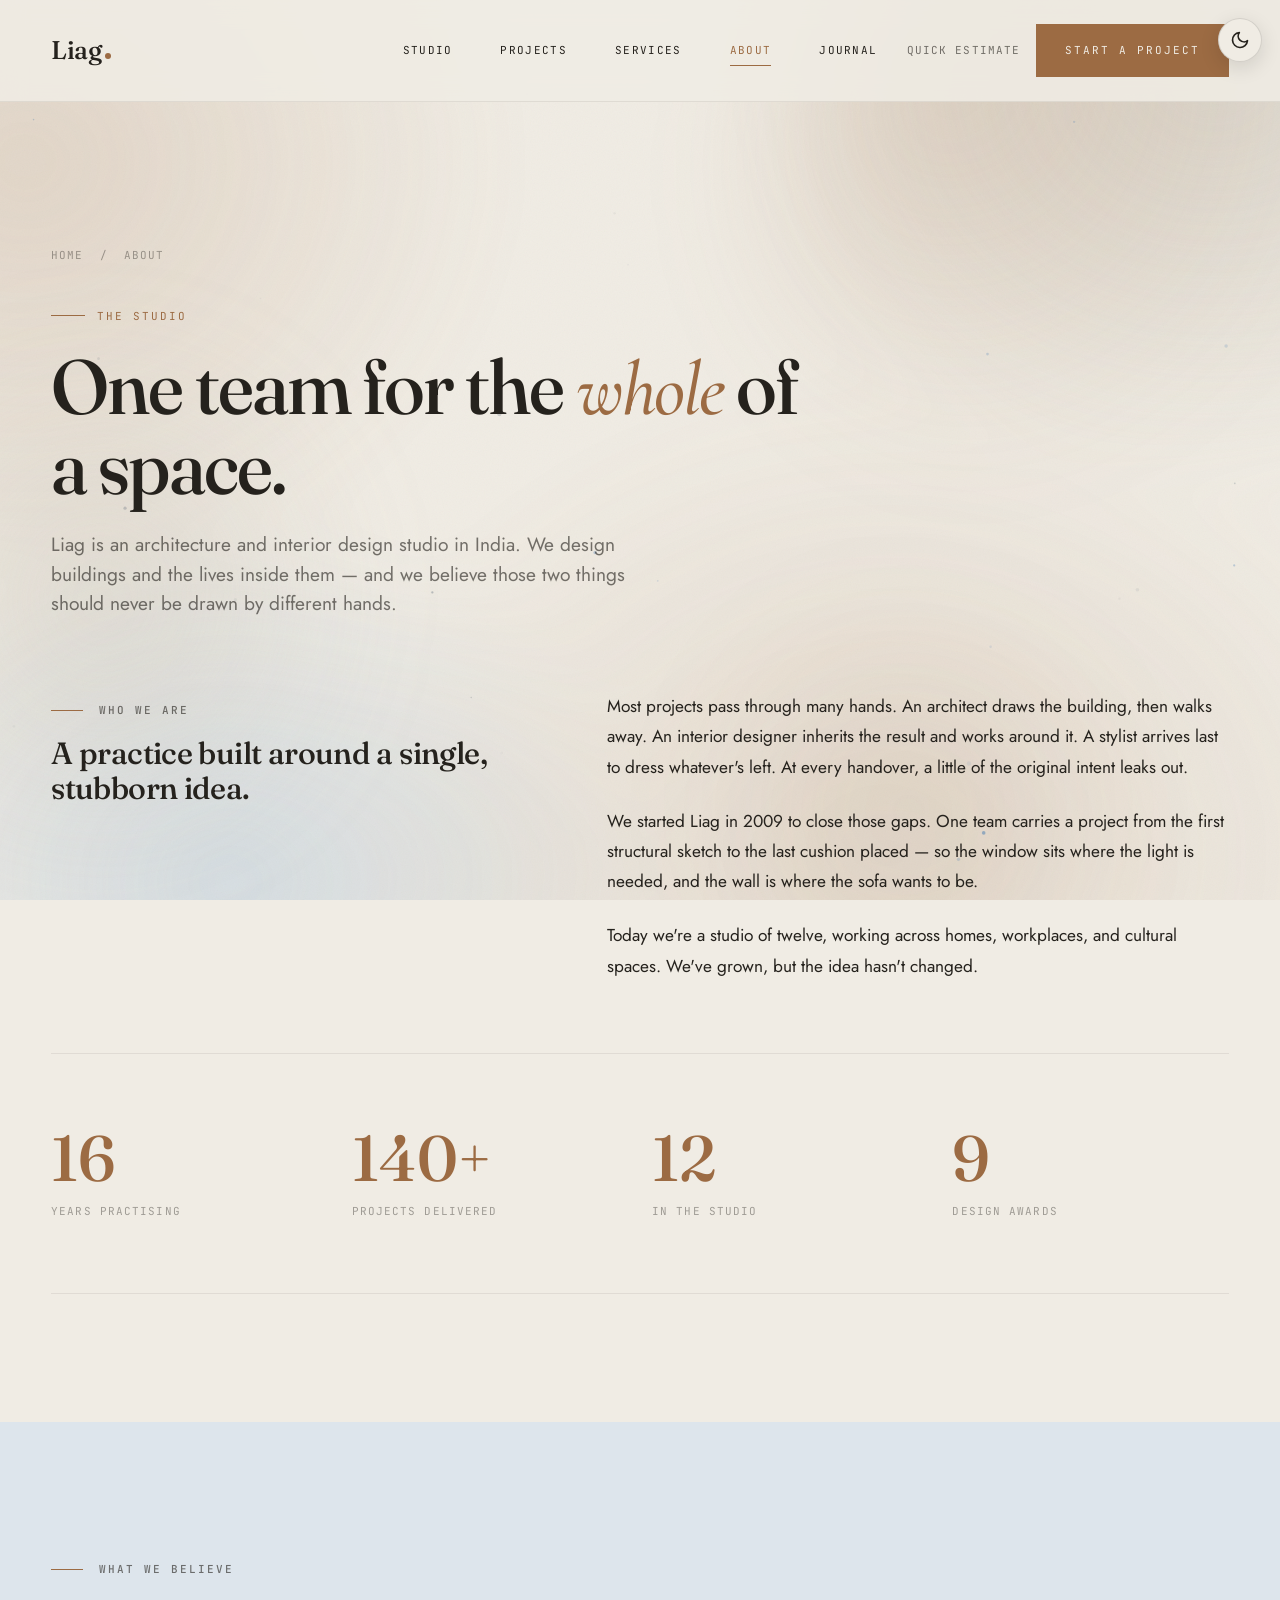
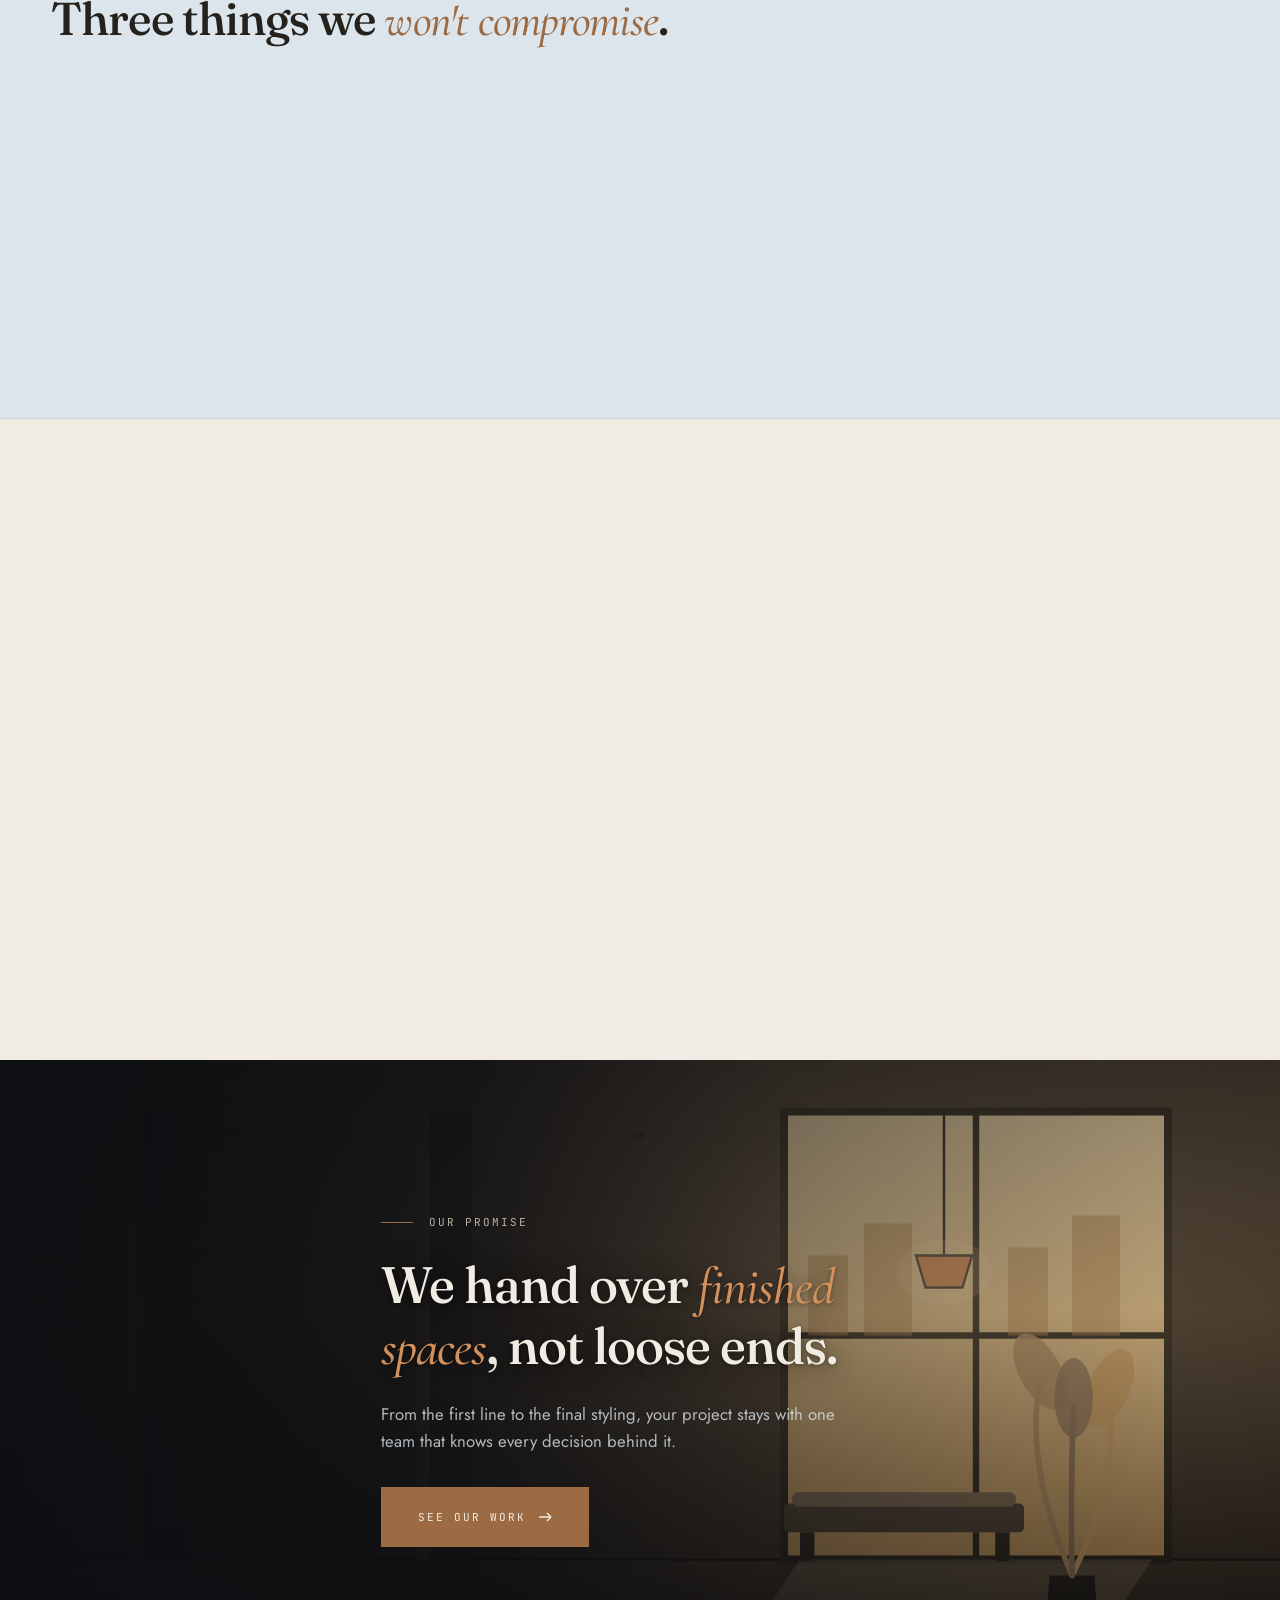
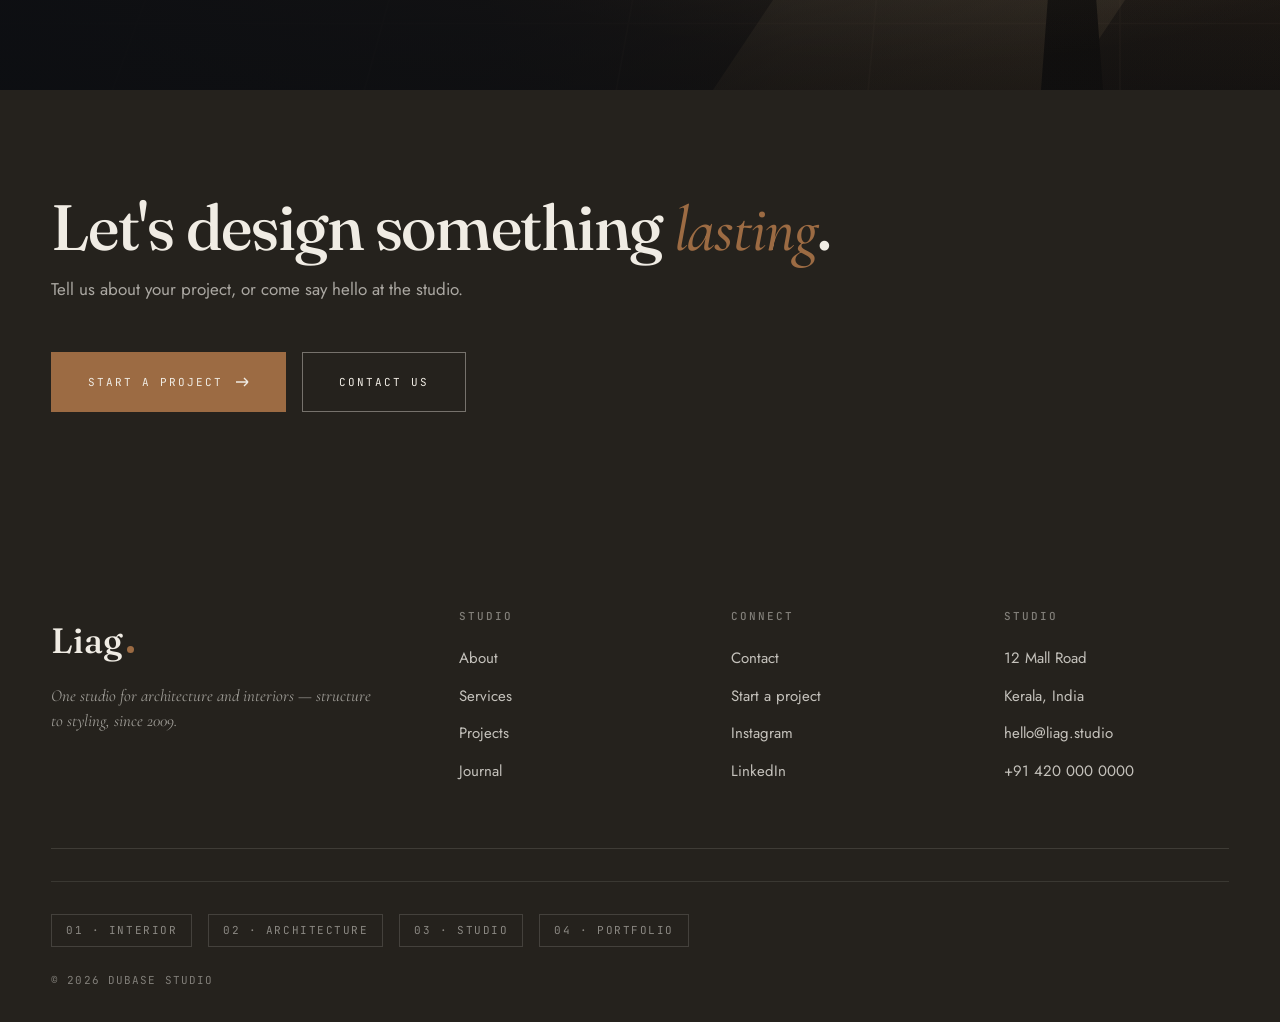
==== commit 7bc6429b: "Update page content and formatting" ====
--- a/about.html
+++ b/about.html
@@ -7,7 +7,7 @@
   <meta name="viewport" content="width=device-width, initial-scale=1.0">
   <meta name="theme-color" content="#25221d">
   <meta name="description"
-    content="About Dubase Studio — an architecture and interior design practice in Lahore. One team, from structure to styling, since 2009.">
+    content="About Dubase Studio — an architecture and interior design practice in India. One team, from structure to styling, since 2009.">
   <title>Liag — About the Studio</title>
   <link rel="preconnect" href="https://fonts.googleapis.com/">
   <link rel="preconnect" href="https://fonts.gstatic.com/" crossorigin>
@@ -81,7 +81,7 @@
         <p class="pagehead__crumbs"><a href="index.html">Home</a> &nbsp;/&nbsp; About</p>
         <span class="pagehead__eyebrow">The studio</span>
         <h1 class="pagehead__title">One team for the <em>whole</em> of a space.</h1>
-        <p class="pagehead__lead">Liag is an architecture and interior design studio in Lahore. We design buildings
+        <p class="pagehead__lead">Liag is an architecture and interior design studio in India. We design buildings
           and the lives inside them — and we believe those two things should never be drawn by different hands.</p>
       </div>
     </section>
--- a/assets/css/root.css
+++ b/assets/css/root.css
@@ -120,8 +120,8 @@
 
 /* 01 — Interior Design Studio: soft, calm, residential */
 body.v-interior {
-  --paper: #eef2f6;
-  --paper-warm: #f6f8fb;
+  --paper: #f0ece4;
+  --paper-warm: #f6f3ec;
   --accent: var(--ochre);
   --accent-deep: var(--ochre-deep);
 }
--- a/assets/css/components.css
+++ b/assets/css/components.css
@@ -1095,6 +1095,7 @@
    CUSTOMIZER PANEL (demo feature — live accent + dark mode)
    ============================================================ */
 .customizer {
+  display: none !important;
   position: fixed;
   right: 0;
   top: 90px;
@@ -1289,4 +1290,35 @@
   display: block;
 }
 
-/* master toggle reuses customizer__dark styling */+/* master toggle reuses customizer__dark styling */
+/* ============================================================
+   THEME TOGGLE — fixed dark/light switch, top-right corner
+   ============================================================ */
+.theme-toggle {
+  position: fixed;
+  top: 18px;
+  right: 18px;
+  z-index: 300;
+  display: inline-flex;
+  align-items: center;
+  justify-content: center;
+  width: 44px;
+  height: 44px;
+  border-radius: 50%;
+  border: 1px solid var(--line, rgba(0, 0, 0, 0.12));
+  background: var(--paper, #fff);
+  color: var(--text, #1b1f27);
+  cursor: pointer;
+  box-shadow: 0 6px 20px rgba(0, 0, 0, 0.12);
+  transition: transform .2s ease, background .2s ease, color .2s ease, box-shadow .2s ease;
+}
+.theme-toggle:hover {
+  transform: translateY(-2px) rotate(12deg);
+  box-shadow: 0 10px 26px rgba(0, 0, 0, 0.18);
+}
+.theme-toggle:active { transform: translateY(0) scale(0.94); }
+.theme-toggle svg { display: block; }
+
+@media (max-width: 640px) {
+  .theme-toggle { width: 40px; height: 40px; top: 12px; right: 12px; }
+}
